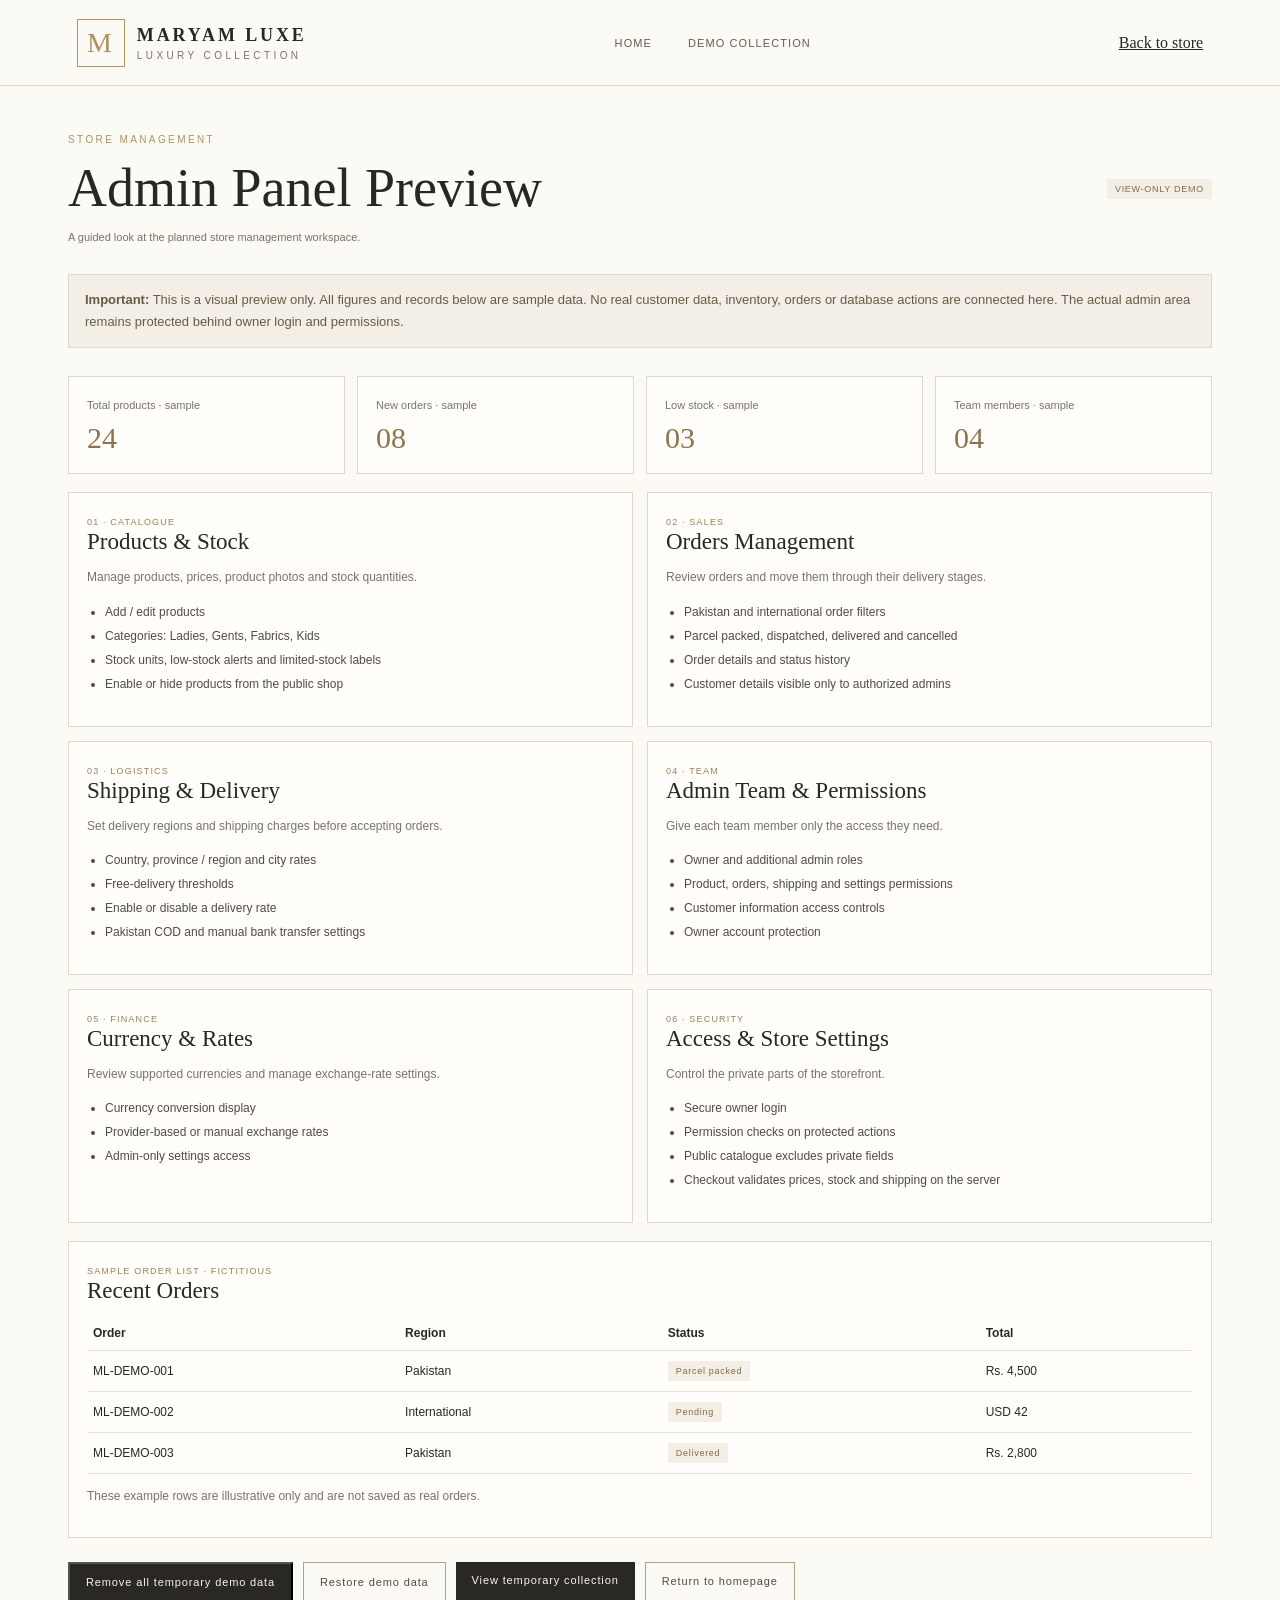
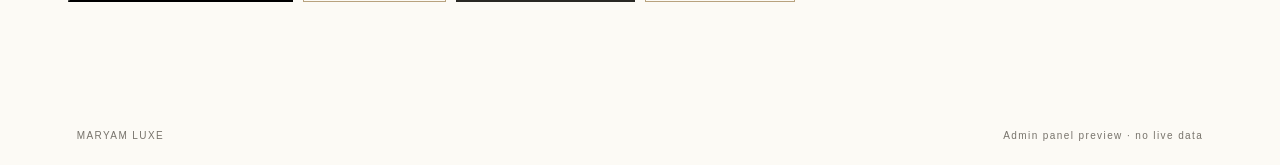
==== admin-preview.html @ 7f5779a1 "Add controls to remove and restore temporary demo data" ====
<!doctype html>
<html lang="en">
<head>
<meta charset="utf-8"><meta name="viewport" content="width=device-width,initial-scale=1">
<meta name="theme-color" content="#242321">
<meta name="description" content="MARYAM LUXE admin panel preview">
<title>Admin Panel Preview | MARYAM LUXE</title>
<link rel="stylesheet" href="styles.css">
<style>
.admin-main{max-width:1180px;margin:auto;padding:38px 18px 80px}.admin-top{display:flex;justify-content:space-between;align-items:center;gap:16px;flex-wrap:wrap}.admin-top h1{font:clamp(34px,6vw,54px) Georgia,serif;font-weight:400;margin:12px 0}.preview-alert{padding:14px 16px;background:#f3efe6;border:1px solid #ded7ca;color:#665b48;font:13px/1.7 Arial,sans-serif;margin:20px 0 28px}.stats{display:grid;grid-template-columns:repeat(4,minmax(0,1fr));gap:12px}.stat,.panel{background:#fffefa;border:1px solid #ded7ca;padding:18px}.stat small,.muted{font:11px Arial,sans-serif;color:#77736b}.stat strong{display:block;font:30px Georgia,serif;color:#8d744d;margin-top:8px}.admin-grid{display:grid;grid-template-columns:repeat(2,minmax(0,1fr));gap:14px;margin-top:18px}.panel h2{font:23px Georgia,serif;font-weight:400;margin:0 0 10px}.panel p{font:12px/1.7 Arial,sans-serif;color:#77736b}.panel ul{padding-left:18px;font:12px/2 Arial,sans-serif;color:#514c43}.panel-tag{font:9px Arial,sans-serif;letter-spacing:.13em;color:#9a8054;text-transform:uppercase}.demo-table{width:100%;border-collapse:collapse;margin-top:12px;font:12px Arial,sans-serif}.demo-table td,.demo-table th{padding:10px 6px;border-bottom:1px solid #e8e1d6;text-align:left}.pill{display:inline-block;padding:5px 8px;background:#f3efe6;color:#806943;font:9px Arial,sans-serif;letter-spacing:.08em}.admin-actions{display:flex;gap:10px;flex-wrap:wrap;margin:24px 0}.admin-btn{display:inline-block;padding:12px 16px;background:#292824;color:#f8f4eb;text-decoration:none;font:11px Arial,sans-serif;letter-spacing:.08em}.admin-btn.alt{background:transparent;color:#514b40;border:1px solid #b8a27e}
@media(max-width:700px){.stats{grid-template-columns:repeat(2,minmax(0,1fr))}.admin-grid{grid-template-columns:1fr}.admin-main{padding-top:26px}.stat strong{font-size:25px}}
</style>
</head>
<body>
<header class="site-header"><a class="brand" href="index.html"><span class="brand-mark">M</span><span class="brand-word"><strong>MARYAM LUXE</strong><small>LUXURY COLLECTION</small></span></a><nav class="main-nav"><a href="index.html">Home</a><a href="shop.html?demo=1">Demo collection</a></nav><a class="shop-home" href="index.html">Back to store</a></header>
<main class="admin-main">
<div class="admin-top"><div><p class="eyebrow">STORE MANAGEMENT</p><h1>Admin Panel Preview</h1><p class="muted">A guided look at the planned store management workspace.</p></div><span class="pill">VIEW-ONLY DEMO</span></div>
<div class="preview-alert"><strong>Important:</strong> This is a visual preview only. All figures and records below are sample data. No real customer data, inventory, orders or database actions are connected here. The actual admin area remains protected behind owner login and permissions.</div>
<section class="stats" id="demo-stats">
<div class="stat"><small>Total products · sample</small><strong>24</strong></div>
<div class="stat"><small>New orders · sample</small><strong>08</strong></div>
<div class="stat"><small>Low stock · sample</small><strong>03</strong></div>
<div class="stat"><small>Team members · sample</small><strong>04</strong></div>
</section>
<div class="admin-grid">
<section class="panel"><span class="panel-tag">01 · Catalogue</span><h2>Products & Stock</h2><p>Manage products, prices, product photos and stock quantities.</p><ul><li>Add / edit products</li><li>Categories: Ladies, Gents, Fabrics, Kids</li><li>Stock units, low-stock alerts and limited-stock labels</li><li>Enable or hide products from the public shop</li></ul></section>
<section class="panel"><span class="panel-tag">02 · Sales</span><h2>Orders Management</h2><p>Review orders and move them through their delivery stages.</p><ul><li>Pakistan and international order filters</li><li>Parcel packed, dispatched, delivered and cancelled</li><li>Order details and status history</li><li>Customer details visible only to authorized admins</li></ul></section>
<section class="panel"><span class="panel-tag">03 · Logistics</span><h2>Shipping & Delivery</h2><p>Set delivery regions and shipping charges before accepting orders.</p><ul><li>Country, province / region and city rates</li><li>Free-delivery thresholds</li><li>Enable or disable a delivery rate</li><li>Pakistan COD and manual bank transfer settings</li></ul></section>
<section class="panel"><span class="panel-tag">04 · Team</span><h2>Admin Team & Permissions</h2><p>Give each team member only the access they need.</p><ul><li>Owner and additional admin roles</li><li>Product, orders, shipping and settings permissions</li><li>Customer information access controls</li><li>Owner account protection</li></ul></section>
<section class="panel"><span class="panel-tag">05 · Finance</span><h2>Currency & Rates</h2><p>Review supported currencies and manage exchange-rate settings.</p><ul><li>Currency conversion display</li><li>Provider-based or manual exchange rates</li><li>Admin-only settings access</li></ul></section>
<section class="panel"><span class="panel-tag">06 · Security</span><h2>Access & Store Settings</h2><p>Control the private parts of the storefront.</p><ul><li>Secure owner login</li><li>Permission checks on protected actions</li><li>Public catalogue excludes private fields</li><li>Checkout validates prices, stock and shipping on the server</li></ul></section>
</div>
<section class="panel" id="demo-orders" style="margin-top:18px"><span class="panel-tag">Sample order list · fictitious</span><h2>Recent Orders</h2><table class="demo-table"><thead><tr><th>Order</th><th>Region</th><th>Status</th><th>Total</th></tr></thead><tbody><tr><td>ML-DEMO-001</td><td>Pakistan</td><td><span class="pill">Parcel packed</span></td><td>Rs. 4,500</td></tr><tr><td>ML-DEMO-002</td><td>International</td><td><span class="pill">Pending</span></td><td>USD 42</td></tr><tr><td>ML-DEMO-003</td><td>Pakistan</td><td><span class="pill">Delivered</span></td><td>Rs. 2,800</td></tr></tbody></table><p>These example rows are illustrative only and are not saved as real orders.</p></section>
<div class="admin-actions"><button class="admin-btn" id="remove-demo">Remove all temporary demo data</button><button class="admin-btn alt" id="restore-demo">Restore demo data</button><a class="admin-btn" href="shop.html?demo=1">View temporary collection</a><a class="admin-btn alt" href="index.html">Return to homepage</a></div>
</main>
<footer><span>MARYAM LUXE</span><span>Admin panel preview · no live data</span></footer>

<script>
(()=>{const key="maryam_demo_removed_v1";const remove=document.getElementById("remove-demo"),restore=document.getElementById("restore-demo");const stats=document.getElementById("demo-stats"),orders=document.getElementById("demo-orders");function apply(){const gone=localStorage.getItem(key)==="1";if(orders)orders.hidden=gone;if(stats){const nums=stats.querySelectorAll("strong");nums.forEach((n,i)=>{n.textContent=gone?"0":["24","08","03","04"][i];});}if(remove)remove.disabled=gone;if(restore)restore.disabled=!gone;}remove?.addEventListener("click",()=>{localStorage.setItem(key,"1");localStorage.removeItem("fabriva_demo_cart_v1");apply();alert("Temporary sample products, sample orders and demo figures are hidden. No real data was changed.");});restore?.addEventListener("click",()=>{localStorage.removeItem(key);apply();alert("Temporary demo data restored.");});apply();})();
</script></body></html>
---- styles.css ----
:root{--ivory:#f3efe6;--paper:#fcfaf5;--ink:#282722;--muted:#77736b;--gold:#ae9361;--line:#ded7ca;--serif:Georgia,"Times New Roman",serif;--sans:Arial,Helvetica,sans-serif}
*{box-sizing:border-box}
html{scroll-behavior:smooth;background:var(--paper);color:var(--ink);font-family:var(--serif)}
body{margin:0;min-width:320px}
a{color:inherit}
.site-header{min-height:86px;padding:14px clamp(20px,6vw,88px);display:flex;align-items:center;justify-content:space-between;gap:24px;border-bottom:1px solid var(--line);background:rgba(252,250,245,.97);position:sticky;top:0;z-index:5}
.brand{display:flex;gap:12px;align-items:center;color:inherit;text-decoration:none;letter-spacing:.18em;flex-shrink:0}
.brand-mark{width:48px;height:48px;border:1px solid var(--gold);display:grid;place-items:center;color:var(--gold);font-size:28px}
.brand-word strong,.brand-word small{display:block}.brand-word strong{font-size:18px}.brand-word small{font:10px var(--sans);letter-spacing:.34em;margin-top:4px;color:var(--muted)}
.main-nav{display:flex;align-items:center;gap:clamp(14px,3vw,36px)}
.main-nav a{text-decoration:none;font:11px var(--sans);letter-spacing:.1em;text-transform:uppercase;color:#615d55}
.main-nav a:hover{color:var(--gold)}
.language-picker select{border:1px solid var(--line);background:transparent;color:var(--ink);padding:9px 10px;font:11px var(--sans);letter-spacing:.08em;border-radius:0}
.hero{min-height:570px;padding:clamp(80px,12vw,140px) 24px 90px;text-align:center;background:radial-gradient(ellipse at 50% 0%,#fffdf8 0%,var(--ivory) 72%)}
.eyebrow{font:10px var(--sans);letter-spacing:.24em;color:var(--gold);text-transform:uppercase}
.hero h1{font-size:clamp(45px,8vw,88px);line-height:1.04;font-weight:400;letter-spacing:-.05em;margin:25px auto;max-width:900px}
.hero h1 em{color:#9d8152;font-weight:400}
.intro{font:16px/1.8 var(--sans);color:var(--muted);max-width:560px;margin:0 auto 26px}
.hero-link{display:inline-flex;gap:16px;align-items:center;text-decoration:none;border-bottom:1px solid var(--gold);padding:12px 0;font:11px var(--sans);letter-spacing:.14em;text-transform:uppercase;color:#806943}
.launch-note{font:11px/1.6 var(--sans);color:#898276;margin:34px auto 0}
.collections{padding:82px clamp(20px,7vw,100px) 100px;background:var(--paper)}
.section-heading{text-align:center;margin:0 auto 42px;max-width:640px}
.section-heading h2,.coming h2{font-size:clamp(34px,5vw,52px);font-weight:400;letter-spacing:-.035em;margin:14px 0}
.section-intro,.collection-card p,.coming>p:not(.eyebrow){font:14px/1.8 var(--sans);color:var(--muted)}
.collection-grid{display:grid;grid-template-columns:repeat(3,minmax(0,1fr));gap:18px;max-width:1160px;margin:auto}
.collection-card{border:1px solid var(--line);padding:30px;background:#fffefa;min-height:340px;scroll-margin-top:110px}
.card-index{font:10px var(--sans);letter-spacing:.17em;color:var(--gold)}
.collection-card h3{font-size:27px;line-height:1.15;font-weight:400;margin:32px 0 12px}
.collection-card p{min-height:76px;margin:0}
.collection-card ul{list-style:none;padding:18px 0 0;margin:16px 0 0;border-top:1px solid var(--line)}
.collection-card li{font:12px/2 var(--sans);color:#5f5b53}
.collection-card li:before{content:"—";color:var(--gold);margin-inline-end:9px}
.coming{padding:85px 24px;text-align:center;background:#f0eadf}
.coming h2{max-width:760px;margin:16px auto}
.coming>p:not(.eyebrow){max-width:650px;margin:0 auto}
.status-line{display:inline-flex;align-items:center;gap:10px;margin-top:28px;font:10px/1.6 var(--sans);letter-spacing:.08em;color:#746d60}
.status-dot{width:7px;height:7px;border-radius:50%;background:#b79a65}
footer{padding:24px clamp(20px,6vw,88px);display:flex;justify-content:space-between;gap:12px;font:10px var(--sans);letter-spacing:.14em;color:var(--muted);background:var(--paper)}
.sr-only{position:absolute;width:1px;height:1px;padding:0;margin:-1px;overflow:hidden;clip:rect(0,0,0,0);white-space:nowrap;border:0}
[dir=rtl] body,[dir=rtl] .collection-card{text-align:right}
[dir=rtl] .main-nav a,[dir=rtl] .eyebrow{letter-spacing:0}
[dir=rtl] .collection-card li:before{content:"—"}
@media(max-width:760px){.site-header{min-height:72px;padding:10px 16px;gap:10px;flex-wrap:wrap}.brand-mark{width:40px;height:40px;font-size:23px}.brand-word strong{font-size:15px}.brand-word small{font-size:8px}.main-nav{order:3;width:100%;justify-content:center;gap:0;border-top:1px solid var(--line);padding-top:11px}.main-nav a{font-size:9px;flex:1;text-align:center}.language-picker{margin-inline-start:auto}.hero{min-height:480px;padding:88px 22px 70px}.hero h1{font-size:clamp(44px,12vw,64px)}.intro{font-size:14px}.collections{padding:62px 18px 70px}.collection-grid{grid-template-columns:1fr;gap:12px}.collection-card{min-height:0;padding:25px}.collection-card h3{margin:22px 0 10px}.collection-card p{min-height:0}.collection-card ul{padding-top:12px}.coming{padding:68px 22px}footer{flex-direction:column;text-align:center}}
@media(prefers-reduced-motion:reduce){html{scroll-behavior:auto}}
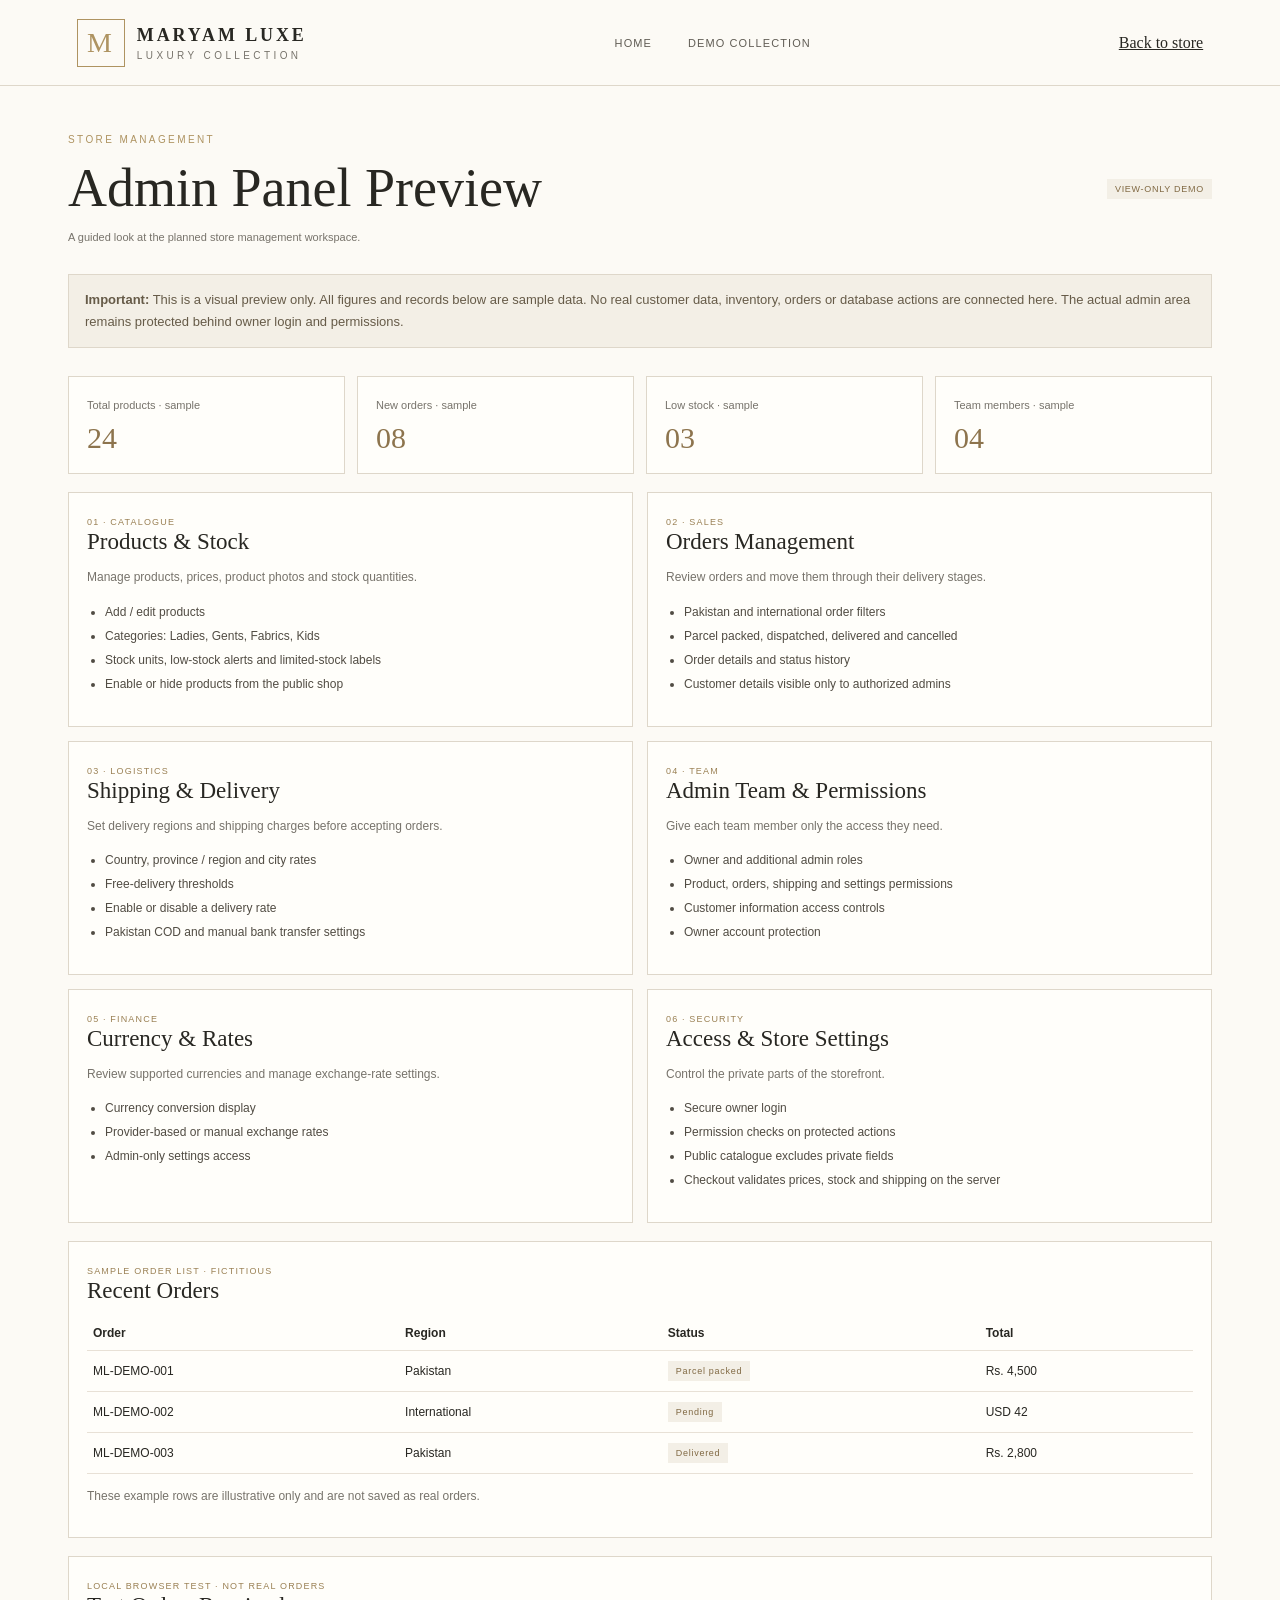
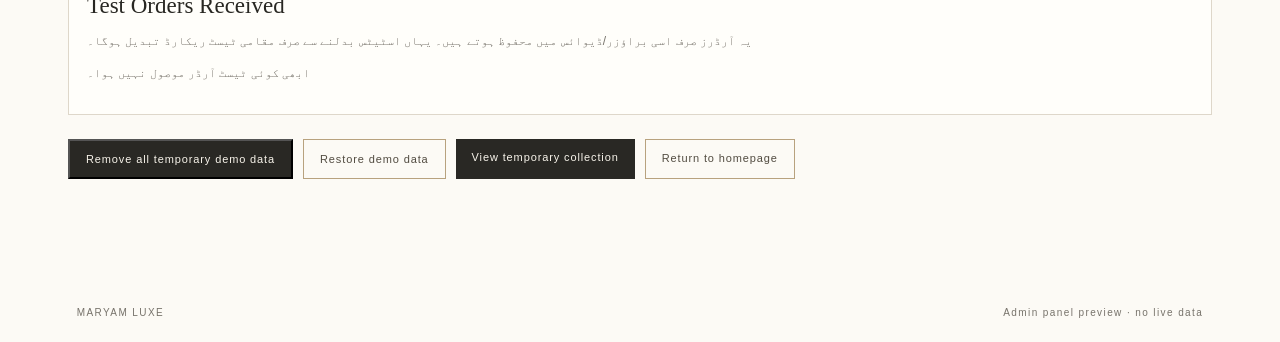
==== commit 13e7e27a: "Add local browser test order management" ====
--- a/admin-preview.html
+++ b/admin-preview.html
@@ -31,10 +31,12 @@
 <section class="panel"><span class="panel-tag">06 · Security</span><h2>Access & Store Settings</h2><p>Control the private parts of the storefront.</p><ul><li>Secure owner login</li><li>Permission checks on protected actions</li><li>Public catalogue excludes private fields</li><li>Checkout validates prices, stock and shipping on the server</li></ul></section>
 </div>
 <section class="panel" id="demo-orders" style="margin-top:18px"><span class="panel-tag">Sample order list · fictitious</span><h2>Recent Orders</h2><table class="demo-table"><thead><tr><th>Order</th><th>Region</th><th>Status</th><th>Total</th></tr></thead><tbody><tr><td>ML-DEMO-001</td><td>Pakistan</td><td><span class="pill">Parcel packed</span></td><td>Rs. 4,500</td></tr><tr><td>ML-DEMO-002</td><td>International</td><td><span class="pill">Pending</span></td><td>USD 42</td></tr><tr><td>ML-DEMO-003</td><td>Pakistan</td><td><span class="pill">Delivered</span></td><td>Rs. 2,800</td></tr></tbody></table><p>These example rows are illustrative only and are not saved as real orders.</p></section>
+<section class="panel" id="local-test-orders" style="margin-top:18px"><span class="panel-tag">LOCAL BROWSER TEST · NOT REAL ORDERS</span><h2>Test Orders Received</h2><p>یہ آرڈرز صرف اسی براؤزر/ڈیوائس میں محفوظ ہوتے ہیں۔ یہاں اسٹیٹس بدلنے سے صرف مقامی ٹیسٹ ریکارڈ تبدیل ہوگا۔</p><div id="local-orders-list"><p class="muted">ابھی کوئی ٹیسٹ آرڈر موصول نہیں ہوا۔</p></div></section>
 <div class="admin-actions"><button class="admin-btn" id="remove-demo">Remove all temporary demo data</button><button class="admin-btn alt" id="restore-demo">Restore demo data</button><a class="admin-btn" href="shop.html?demo=1">View temporary collection</a><a class="admin-btn alt" href="index.html">Return to homepage</a></div>
 </main>
 <footer><span>MARYAM LUXE</span><span>Admin panel preview · no live data</span></footer>
 
 <script>
+(()=>{const key="maryam_luxe_demo_orders_v1",host=document.getElementById("local-orders-list");if(!host)return;const esc=v=>String(v??"");function render(){let orders=[];try{orders=JSON.parse(localStorage.getItem(key)||"[]");if(!Array.isArray(orders))orders=[];}catch{}host.replaceChildren();if(!orders.length){const p=document.createElement("p");p.className="muted";p.textContent="ابھی کوئی ٹیسٹ آرڈر موصول نہیں ہوا۔";host.append(p);return;}for(const o of orders){const card=document.createElement("div");card.style.cssText="border-top:1px solid #e8e1d6;padding:14px 0";const h=document.createElement("strong");h.textContent=esc(o.id)+" · "+esc(o.customer_name);card.append(h);const detail=document.createElement("p");detail.textContent=esc(o.phone)+" · "+esc(o.city)+", "+esc(o.country)+" · "+esc(o.payment_method)+" · Rs. "+Number(o.total||0).toLocaleString("en-PK");card.append(detail);const items=document.createElement("p");items.textContent=(o.items||[]).map(x=>esc(x.title)+" × "+x.quantity).join(" | ");card.append(items);const select=document.createElement("select");["Pending","Processing","Packed","Shipped","Delivered","Cancelled"].forEach(v=>{const op=document.createElement("option");op.value=v;op.textContent=v;select.append(op);});select.value=o.status||"Pending";select.addEventListener("change",()=>{const all=JSON.parse(localStorage.getItem(key)||"[]");const i=all.findIndex(x=>x.id===o.id);if(i>=0){all[i].status=select.value;localStorage.setItem(key,JSON.stringify(all));}});const del=document.createElement("button");del.className="admin-btn alt";del.type="button";del.textContent="Delete test order";del.style.marginInlineStart="8px";del.addEventListener("click",()=>{const all=JSON.parse(localStorage.getItem(key)||"[]").filter(x=>x.id!==o.id);localStorage.setItem(key,JSON.stringify(all));render();});card.append(select,del);host.append(card);}}render();window.addEventListener("storage",render);})();
 (()=>{const key="maryam_demo_removed_v1";const remove=document.getElementById("remove-demo"),restore=document.getElementById("restore-demo");const stats=document.getElementById("demo-stats"),orders=document.getElementById("demo-orders");function apply(){const gone=localStorage.getItem(key)==="1";if(orders)orders.hidden=gone;if(stats){const nums=stats.querySelectorAll("strong");nums.forEach((n,i)=>{n.textContent=gone?"0":["24","08","03","04"][i];});}if(remove)remove.disabled=gone;if(restore)restore.disabled=!gone;}remove?.addEventListener("click",()=>{localStorage.setItem(key,"1");localStorage.removeItem("fabriva_demo_cart_v1");apply();alert("Temporary sample products, sample orders and demo figures are hidden. No real data was changed.");});restore?.addEventListener("click",()=>{localStorage.removeItem(key);apply();alert("Temporary demo data restored.");});apply();})();
 </script></body></html>
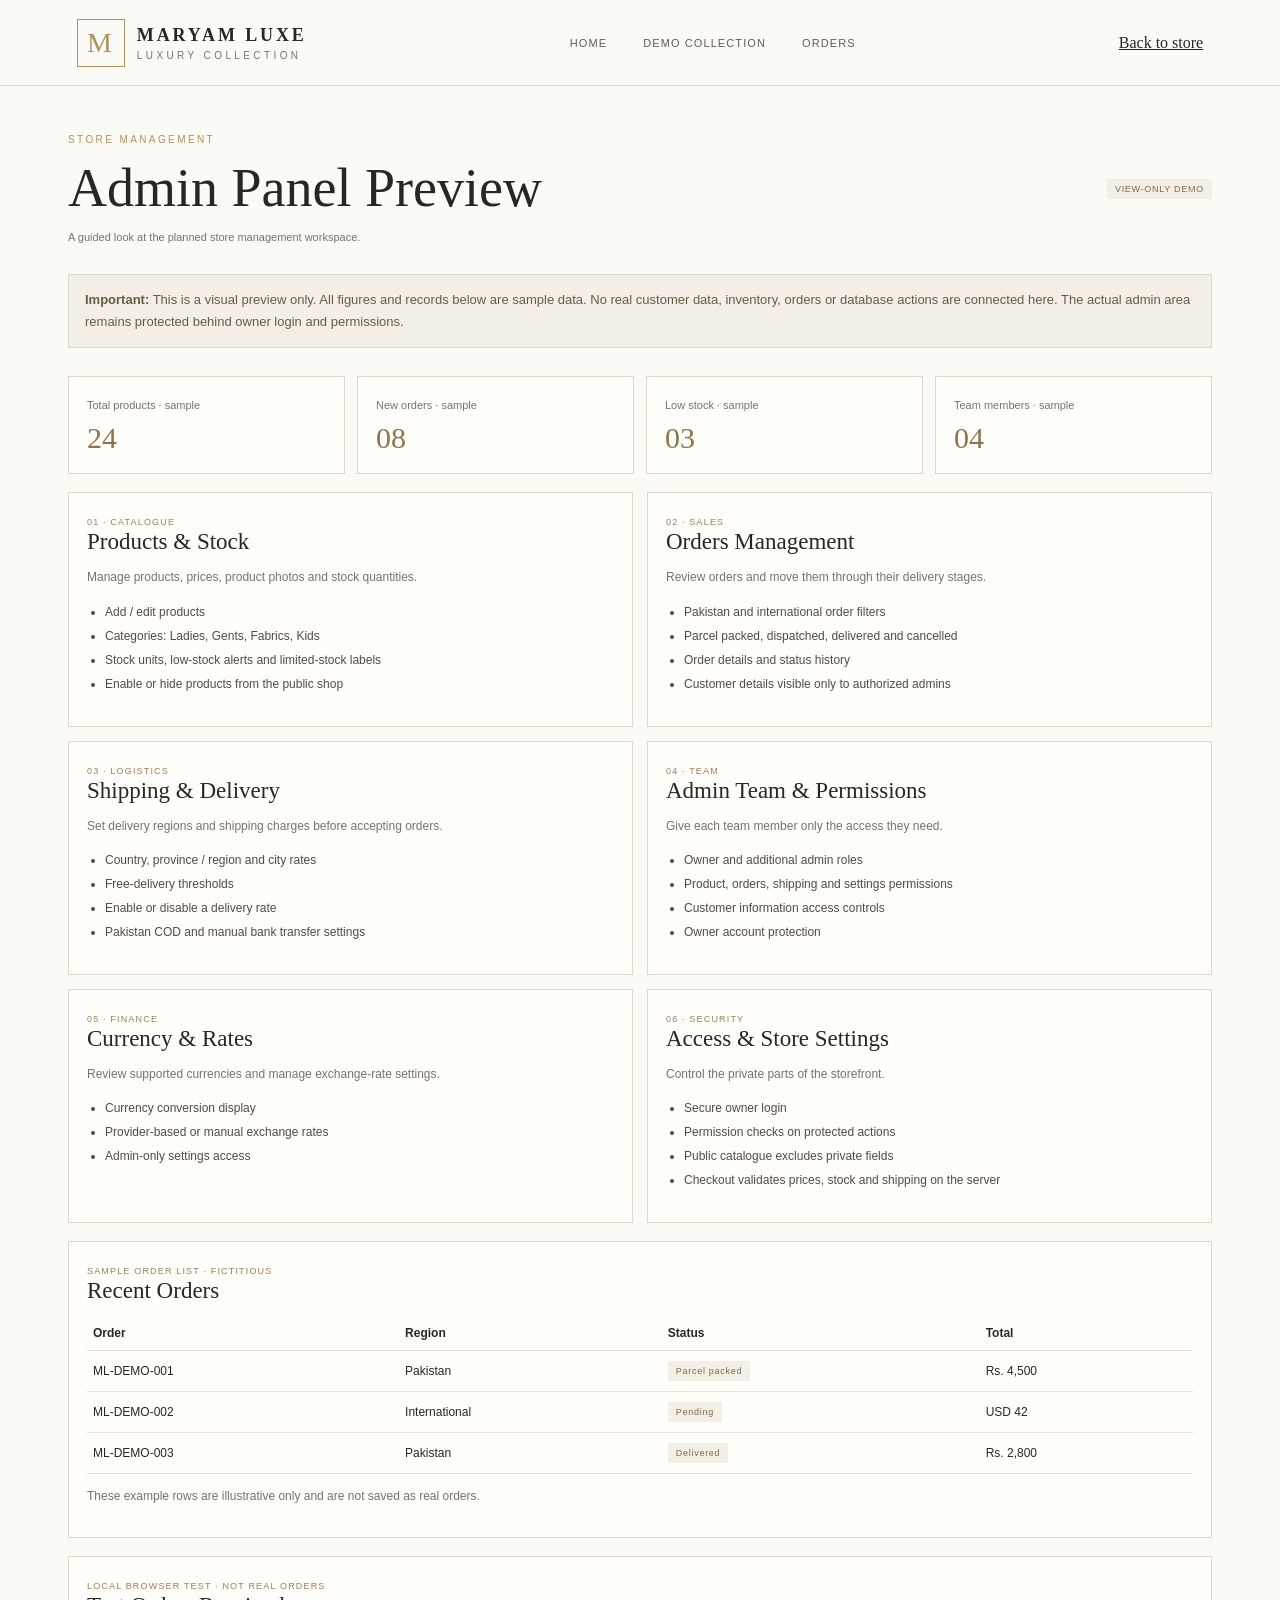
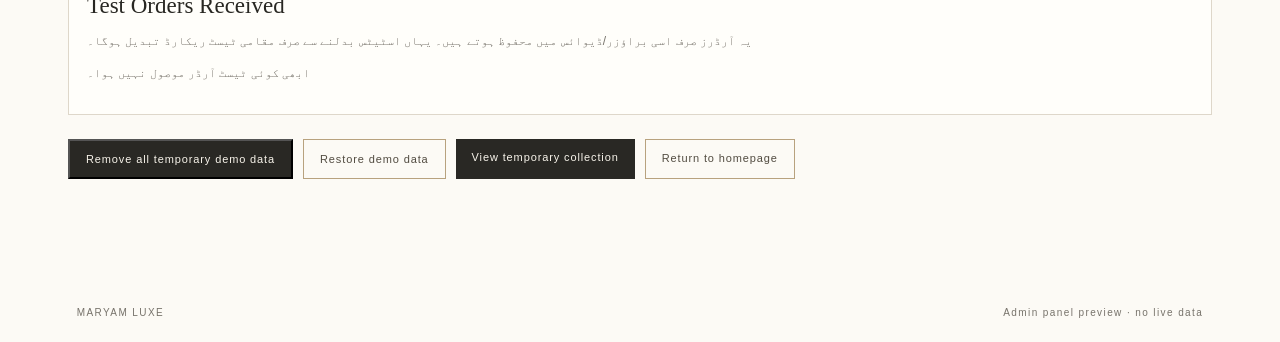
==== commit 09169537: "Add direct Orders navigation in admin preview" ====
--- a/admin-preview.html
+++ b/admin-preview.html
@@ -12,7 +12,7 @@
 </style>
 </head>
 <body>
-<header class="site-header"><a class="brand" href="index.html"><span class="brand-mark">M</span><span class="brand-word"><strong>MARYAM LUXE</strong><small>LUXURY COLLECTION</small></span></a><nav class="main-nav"><a href="index.html">Home</a><a href="shop.html?demo=1">Demo collection</a></nav><a class="shop-home" href="index.html">Back to store</a></header>
+<header class="site-header"><a class="brand" href="index.html"><span class="brand-mark">M</span><span class="brand-word"><strong>MARYAM LUXE</strong><small>LUXURY COLLECTION</small></span></a><nav class="main-nav"><a href="index.html">Home</a><a href="shop.html">Demo collection</a><a href="#local-test-orders">Orders</a></nav><a class="shop-home" href="index.html">Back to store</a></header>
 <main class="admin-main">
 <div class="admin-top"><div><p class="eyebrow">STORE MANAGEMENT</p><h1>Admin Panel Preview</h1><p class="muted">A guided look at the planned store management workspace.</p></div><span class="pill">VIEW-ONLY DEMO</span></div>
 <div class="preview-alert"><strong>Important:</strong> This is a visual preview only. All figures and records below are sample data. No real customer data, inventory, orders or database actions are connected here. The actual admin area remains protected behind owner login and permissions.</div>
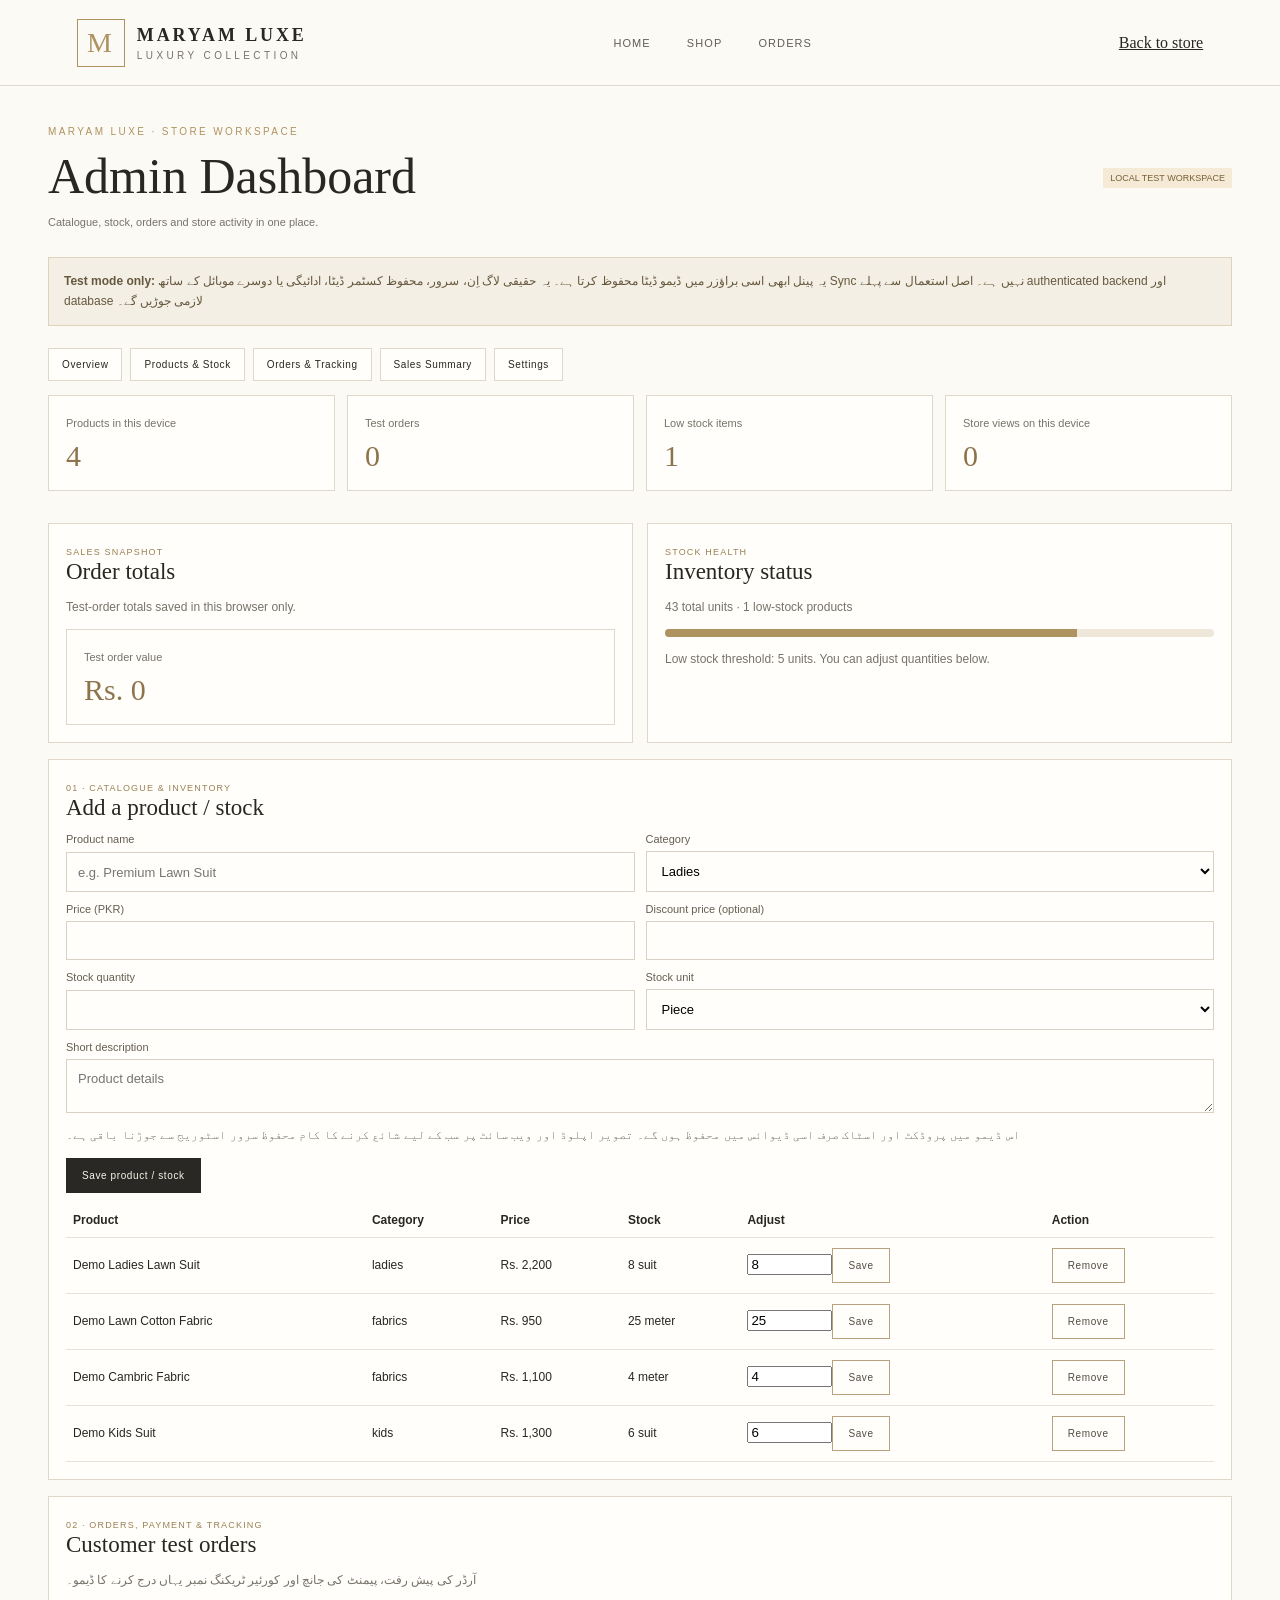
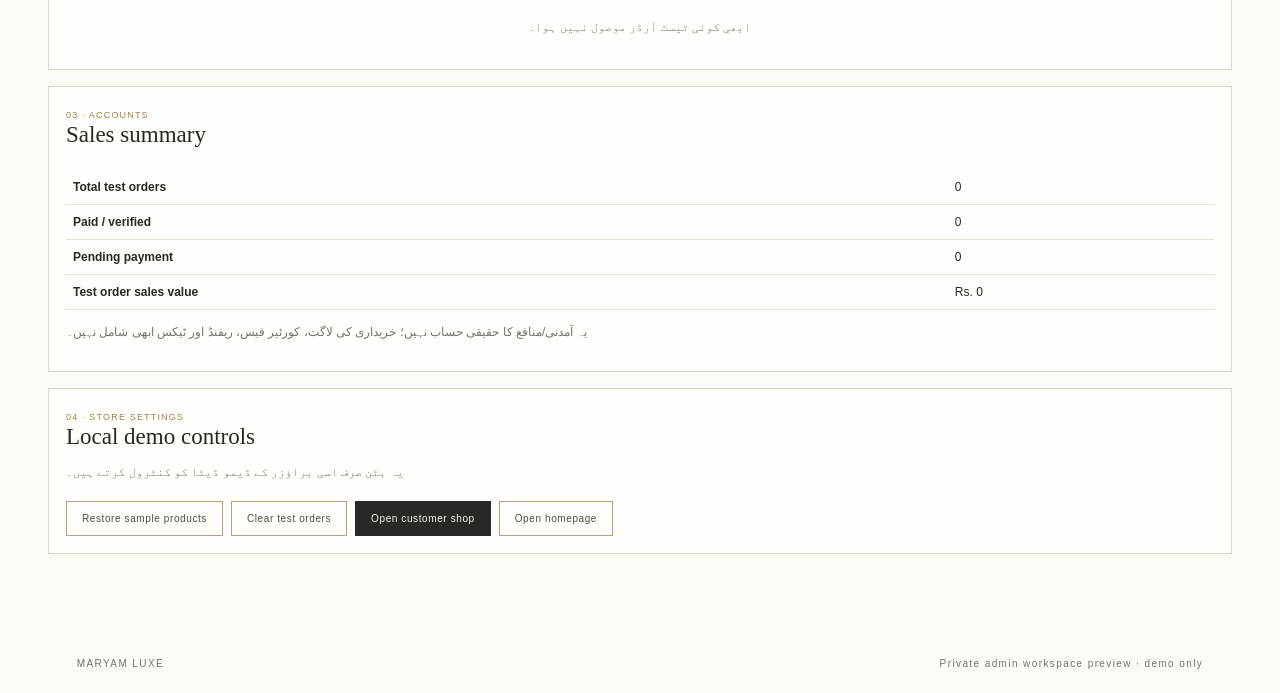
==== commit e703b888: "Build interactive local admin dashboard for inventory orders and tracking" ====
--- a/admin-preview.html
+++ b/admin-preview.html
@@ -1,42 +1,59 @@
 <!doctype html>
-<html lang="en">
-<head>
-<meta charset="utf-8"><meta name="viewport" content="width=device-width,initial-scale=1">
-<meta name="theme-color" content="#242321">
-<meta name="description" content="MARYAM LUXE admin panel preview">
-<title>Admin Panel Preview | MARYAM LUXE</title>
-<link rel="stylesheet" href="styles.css">
+<html lang="en"><head><meta charset="utf-8"><meta name="viewport" content="width=device-width,initial-scale=1"><meta name="theme-color" content="#242321"><title>Store Workspace Preview | MARYAM LUXE</title><link rel="stylesheet" href="styles.css">
 <style>
-.admin-main{max-width:1180px;margin:auto;padding:38px 18px 80px}.admin-top{display:flex;justify-content:space-between;align-items:center;gap:16px;flex-wrap:wrap}.admin-top h1{font:clamp(34px,6vw,54px) Georgia,serif;font-weight:400;margin:12px 0}.preview-alert{padding:14px 16px;background:#f3efe6;border:1px solid #ded7ca;color:#665b48;font:13px/1.7 Arial,sans-serif;margin:20px 0 28px}.stats{display:grid;grid-template-columns:repeat(4,minmax(0,1fr));gap:12px}.stat,.panel{background:#fffefa;border:1px solid #ded7ca;padding:18px}.stat small,.muted{font:11px Arial,sans-serif;color:#77736b}.stat strong{display:block;font:30px Georgia,serif;color:#8d744d;margin-top:8px}.admin-grid{display:grid;grid-template-columns:repeat(2,minmax(0,1fr));gap:14px;margin-top:18px}.panel h2{font:23px Georgia,serif;font-weight:400;margin:0 0 10px}.panel p{font:12px/1.7 Arial,sans-serif;color:#77736b}.panel ul{padding-left:18px;font:12px/2 Arial,sans-serif;color:#514c43}.panel-tag{font:9px Arial,sans-serif;letter-spacing:.13em;color:#9a8054;text-transform:uppercase}.demo-table{width:100%;border-collapse:collapse;margin-top:12px;font:12px Arial,sans-serif}.demo-table td,.demo-table th{padding:10px 6px;border-bottom:1px solid #e8e1d6;text-align:left}.pill{display:inline-block;padding:5px 8px;background:#f3efe6;color:#806943;font:9px Arial,sans-serif;letter-spacing:.08em}.admin-actions{display:flex;gap:10px;flex-wrap:wrap;margin:24px 0}.admin-btn{display:inline-block;padding:12px 16px;background:#292824;color:#f8f4eb;text-decoration:none;font:11px Arial,sans-serif;letter-spacing:.08em}.admin-btn.alt{background:transparent;color:#514b40;border:1px solid #b8a27e}
-@media(max-width:700px){.stats{grid-template-columns:repeat(2,minmax(0,1fr))}.admin-grid{grid-template-columns:1fr}.admin-main{padding-top:26px}.stat strong{font-size:25px}}
-</style>
-</head>
-<body>
-<header class="site-header"><a class="brand" href="index.html"><span class="brand-mark">M</span><span class="brand-word"><strong>MARYAM LUXE</strong><small>LUXURY COLLECTION</small></span></a><nav class="main-nav"><a href="index.html">Home</a><a href="shop.html">Demo collection</a><a href="#local-test-orders">Orders</a></nav><a class="shop-home" href="index.html">Back to store</a></header>
+.admin-main{max-width:1220px;margin:auto;padding:30px 18px 80px}.admin-top{display:flex;justify-content:space-between;align-items:center;gap:14px;flex-wrap:wrap}.admin-top h1{font:clamp(32px,6vw,50px) Georgia,serif;font-weight:400;margin:8px 0}.admin-alert{padding:13px 15px;background:#f4efe4;border:1px solid #dfd3bd;color:#66583f;font:12px/1.7 Arial,sans-serif;margin:18px 0}.admin-nav{display:flex;gap:8px;overflow:auto;padding:4px 0 14px}.admin-nav a{white-space:nowrap;padding:10px 13px;border:1px solid #ded7ca;text-decoration:none;font:10px Arial,sans-serif;letter-spacing:.06em;background:#fffefa}.admin-stats{display:grid;grid-template-columns:repeat(4,minmax(0,1fr));gap:12px}.stat,.panel{background:#fffefa;border:1px solid #ded7ca;padding:17px}.stat small,.muted{font:11px Arial,sans-serif;color:#77736b}.stat strong{display:block;font:30px Georgia,serif;color:#8d744d;margin-top:8px}.admin-grid{display:grid;grid-template-columns:repeat(2,minmax(0,1fr));gap:14px;margin-top:16px}.panel{margin-top:16px;scroll-margin-top:105px}.panel h2{font:23px Georgia,serif;font-weight:400;margin:0 0 12px}.panel p{font:12px/1.7 Arial,sans-serif;color:#77736b}.panel-tag{font:9px Arial,sans-serif;letter-spacing:.13em;color:#9a8054;text-transform:uppercase}.form-grid{display:grid;grid-template-columns:repeat(2,minmax(0,1fr));gap:11px}.form-grid label{display:grid;gap:6px;font:11px Arial,sans-serif;color:#655e52}.form-grid input,.form-grid select,.form-grid textarea,.order-card select,.order-card input{width:100%;padding:11px;border:1px solid #d9d1c3;background:#fffefa;font:13px Arial,sans-serif}.form-grid .wide{grid-column:1/-1}.admin-btn{display:inline-block;padding:11px 15px;border:1px solid #292824;background:#292824;color:#f8f4eb;text-decoration:none;font:10px Arial,sans-serif;letter-spacing:.06em;cursor:pointer}.admin-btn.alt{background:transparent;color:#514b40;border-color:#b8a27e}.table-wrap{overflow:auto}.demo-table{width:100%;border-collapse:collapse;margin-top:10px;font:12px Arial,sans-serif;min-width:520px}.demo-table td,.demo-table th{padding:10px 7px;border-bottom:1px solid #e8e1d6;text-align:left}.pill{display:inline-block;padding:5px 8px;background:#f3efe6;color:#806943;font:9px Arial,sans-serif;letter-spacing:.06em}.order-card{border-top:1px solid #e8e1d6;padding:14px 0;display:grid;gap:8px}.order-controls{display:grid;grid-template-columns:repeat(3,minmax(0,1fr));gap:8px}.order-card strong{font:15px Georgia,serif}.order-card p{margin:0}.bar{height:8px;background:#eee7da;border-radius:8px;overflow:hidden}.bar span{display:block;height:100%;background:#ae9361;width:0}.empty{padding:18px;text-align:center;color:#77736b;font:12px Arial,sans-serif}.help{font:10px/1.6 Arial,sans-serif;color:#82796b}.badge{display:inline-block;background:#f4ead5;color:#795f36;padding:5px 7px;font:9px Arial,sans-serif}.admin-actions{display:flex;gap:8px;flex-wrap:wrap;margin-top:18px}
+@media(max-width:720px){.admin-stats{grid-template-columns:repeat(2,minmax(0,1fr))}.admin-grid{grid-template-columns:1fr}.form-grid{grid-template-columns:1fr}.form-grid .wide{grid-column:auto}.order-controls{grid-template-columns:1fr}.admin-main{padding-top:22px}.stat strong{font-size:25px}}
+</style></head><body>
+<header class="site-header"><a class="brand" href="index.html"><span class="brand-mark">M</span><span class="brand-word"><strong>MARYAM LUXE</strong><small>LUXURY COLLECTION</small></span></a><nav class="main-nav"><a href="index.html">Home</a><a href="shop.html">Shop</a><a href="#orders">Orders</a></nav><a class="shop-home" href="index.html">Back to store</a></header>
 <main class="admin-main">
-<div class="admin-top"><div><p class="eyebrow">STORE MANAGEMENT</p><h1>Admin Panel Preview</h1><p class="muted">A guided look at the planned store management workspace.</p></div><span class="pill">VIEW-ONLY DEMO</span></div>
-<div class="preview-alert"><strong>Important:</strong> This is a visual preview only. All figures and records below are sample data. No real customer data, inventory, orders or database actions are connected here. The actual admin area remains protected behind owner login and permissions.</div>
-<section class="stats" id="demo-stats">
-<div class="stat"><small>Total products · sample</small><strong>24</strong></div>
-<div class="stat"><small>New orders · sample</small><strong>08</strong></div>
-<div class="stat"><small>Low stock · sample</small><strong>03</strong></div>
-<div class="stat"><small>Team members · sample</small><strong>04</strong></div>
+<div class="admin-top"><div><p class="eyebrow">MARYAM LUXE · STORE WORKSPACE</p><h1>Admin Dashboard</h1><p class="muted">Catalogue, stock, orders and store activity in one place.</p></div><span class="badge">LOCAL TEST WORKSPACE</span></div>
+<div class="admin-alert"><strong>Test mode only:</strong> یہ پینل ابھی اسی براؤزر میں ڈیمو ڈیٹا محفوظ کرتا ہے۔ یہ حقیقی لاگ اِن، سرور، محفوظ کسٹمر ڈیٹا، ادائیگی یا دوسرے موبائل کے ساتھ Sync نہیں ہے۔ اصل استعمال سے پہلے authenticated backend اور database لازمی جوڑیں گے۔</div>
+<nav class="admin-nav"><a href="#overview">Overview</a><a href="#catalogue">Products & Stock</a><a href="#orders">Orders & Tracking</a><a href="#finance">Sales Summary</a><a href="#settings">Settings</a></nav>
+<section class="admin-stats" id="overview">
+<div class="stat"><small>Products in this device</small><strong id="stat-products">4</strong></div><div class="stat"><small>Test orders</small><strong id="stat-orders">0</strong></div><div class="stat"><small>Low stock items</small><strong id="stat-low">0</strong></div><div class="stat"><small>Store views on this device</small><strong id="stat-views">0</strong></div>
 </section>
 <div class="admin-grid">
-<section class="panel"><span class="panel-tag">01 · Catalogue</span><h2>Products & Stock</h2><p>Manage products, prices, product photos and stock quantities.</p><ul><li>Add / edit products</li><li>Categories: Ladies, Gents, Fabrics, Kids</li><li>Stock units, low-stock alerts and limited-stock labels</li><li>Enable or hide products from the public shop</li></ul></section>
-<section class="panel"><span class="panel-tag">02 · Sales</span><h2>Orders Management</h2><p>Review orders and move them through their delivery stages.</p><ul><li>Pakistan and international order filters</li><li>Parcel packed, dispatched, delivered and cancelled</li><li>Order details and status history</li><li>Customer details visible only to authorized admins</li></ul></section>
-<section class="panel"><span class="panel-tag">03 · Logistics</span><h2>Shipping & Delivery</h2><p>Set delivery regions and shipping charges before accepting orders.</p><ul><li>Country, province / region and city rates</li><li>Free-delivery thresholds</li><li>Enable or disable a delivery rate</li><li>Pakistan COD and manual bank transfer settings</li></ul></section>
-<section class="panel"><span class="panel-tag">04 · Team</span><h2>Admin Team & Permissions</h2><p>Give each team member only the access they need.</p><ul><li>Owner and additional admin roles</li><li>Product, orders, shipping and settings permissions</li><li>Customer information access controls</li><li>Owner account protection</li></ul></section>
-<section class="panel"><span class="panel-tag">05 · Finance</span><h2>Currency & Rates</h2><p>Review supported currencies and manage exchange-rate settings.</p><ul><li>Currency conversion display</li><li>Provider-based or manual exchange rates</li><li>Admin-only settings access</li></ul></section>
-<section class="panel"><span class="panel-tag">06 · Security</span><h2>Access & Store Settings</h2><p>Control the private parts of the storefront.</p><ul><li>Secure owner login</li><li>Permission checks on protected actions</li><li>Public catalogue excludes private fields</li><li>Checkout validates prices, stock and shipping on the server</li></ul></section>
+<section class="panel"><span class="panel-tag">SALES SNAPSHOT</span><h2>Order totals</h2><p>Test-order totals saved in this browser only.</p><div class="stat"><small>Test order value</small><strong id="stat-sales">Rs. 0</strong></div></section>
+<section class="panel"><span class="panel-tag">STOCK HEALTH</span><h2>Inventory status</h2><p id="stock-health">Stock summary will appear here.</p><div class="bar"><span id="stock-bar"></span></div><p class="help">Low stock threshold: 5 units. You can adjust quantities below.</p></section>
 </div>
-<section class="panel" id="demo-orders" style="margin-top:18px"><span class="panel-tag">Sample order list · fictitious</span><h2>Recent Orders</h2><table class="demo-table"><thead><tr><th>Order</th><th>Region</th><th>Status</th><th>Total</th></tr></thead><tbody><tr><td>ML-DEMO-001</td><td>Pakistan</td><td><span class="pill">Parcel packed</span></td><td>Rs. 4,500</td></tr><tr><td>ML-DEMO-002</td><td>International</td><td><span class="pill">Pending</span></td><td>USD 42</td></tr><tr><td>ML-DEMO-003</td><td>Pakistan</td><td><span class="pill">Delivered</span></td><td>Rs. 2,800</td></tr></tbody></table><p>These example rows are illustrative only and are not saved as real orders.</p></section>
-<section class="panel" id="local-test-orders" style="margin-top:18px"><span class="panel-tag">LOCAL BROWSER TEST · NOT REAL ORDERS</span><h2>Test Orders Received</h2><p>یہ آرڈرز صرف اسی براؤزر/ڈیوائس میں محفوظ ہوتے ہیں۔ یہاں اسٹیٹس بدلنے سے صرف مقامی ٹیسٹ ریکارڈ تبدیل ہوگا۔</p><div id="local-orders-list"><p class="muted">ابھی کوئی ٹیسٹ آرڈر موصول نہیں ہوا۔</p></div></section>
-<div class="admin-actions"><button class="admin-btn" id="remove-demo">Remove all temporary demo data</button><button class="admin-btn alt" id="restore-demo">Restore demo data</button><a class="admin-btn" href="shop.html?demo=1">View temporary collection</a><a class="admin-btn alt" href="index.html">Return to homepage</a></div>
-</main>
-<footer><span>MARYAM LUXE</span><span>Admin panel preview · no live data</span></footer>
-
+<section class="panel" id="catalogue"><span class="panel-tag">01 · CATALOGUE & INVENTORY</span><h2>Add a product / stock</h2>
+<form id="product-form"><div class="form-grid">
+<label>Product name<input name="name" required maxlength="100" placeholder="e.g. Premium Lawn Suit"></label>
+<label>Category<select name="category"><option value="ladies">Ladies</option><option value="gents">Gents</option><option value="fabrics">Fabrics</option><option value="kids">Kids</option></select></label>
+<label>Price (PKR)<input name="price" type="number" min="0" step="1" required></label>
+<label>Discount price (optional)<input name="sale_price" type="number" min="0" step="1"></label>
+<label>Stock quantity<input name="stock" type="number" min="0" step="0.01" required></label>
+<label>Stock unit<select name="unit"><option value="piece">Piece</option><option value="suit">Suit</option><option value="meter">Meter</option><option value="roll">Roll</option><option value="kg">KG</option></select></label>
+<label class="wide">Short description<textarea name="description" rows="2" maxlength="300" placeholder="Product details"></textarea></label>
+</div><p class="help">اس ڈیمو میں پروڈکٹ اور اسٹاک صرف اسی ڈیوائس میں محفوظ ہوں گے۔ تصویر اپلوڈ اور ویب سائٹ پر سب کے لیے شائع کرنے کا کام محفوظ سرور اسٹوریج سے جوڑنا باقی ہے۔</p><button class="admin-btn" type="submit">Save product / stock</button></form>
+<div class="table-wrap"><table class="demo-table"><thead><tr><th>Product</th><th>Category</th><th>Price</th><th>Stock</th><th>Adjust</th><th>Action</th></tr></thead><tbody id="product-rows"></tbody></table></div></section>
+<section class="panel" id="orders"><span class="panel-tag">02 · ORDERS, PAYMENT & TRACKING</span><h2>Customer test orders</h2><p>آرڈر کی پیش رفت، پیمنٹ کی جانچ اور کورئیر ٹریکنگ نمبر یہاں درج کرنے کا ڈیمو۔</p><div id="local-orders-list"><div class="empty">ابھی کوئی ٹیسٹ آرڈر موصول نہیں ہوا۔</div></div></section>
+<section class="panel" id="finance"><span class="panel-tag">03 · ACCOUNTS</span><h2>Sales summary</h2><div class="table-wrap"><table class="demo-table"><tbody><tr><th>Total test orders</th><td id="finance-orders">0</td></tr><tr><th>Paid / verified</th><td id="finance-paid">0</td></tr><tr><th>Pending payment</th><td id="finance-pending">0</td></tr><tr><th>Test order sales value</th><td id="finance-sales">Rs. 0</td></tr></tbody></table></div><p class="help">یہ آمدنی/منافع کا حقیقی حساب نہیں؛ خریداری کی لاگت، کورئیر فیس، ریفنڈ اور ٹیکس ابھی شامل نہیں۔</p></section>
+<section class="panel" id="settings"><span class="panel-tag">04 · STORE SETTINGS</span><h2>Local demo controls</h2><p>یہ بٹن صرف اسی براؤزر کے ڈیمو ڈیٹا کو کنٹرول کرتے ہیں۔</p><div class="admin-actions"><button class="admin-btn alt" id="reset-products" type="button">Restore sample products</button><button class="admin-btn alt" id="clear-orders" type="button">Clear test orders</button><a class="admin-btn" href="shop.html">Open customer shop</a><a class="admin-btn alt" href="index.html">Open homepage</a></div></section>
+</main><footer><span>MARYAM LUXE</span><span>Private admin workspace preview · demo only</span></footer>
 <script>
-(()=>{const key="maryam_luxe_demo_orders_v1",host=document.getElementById("local-orders-list");if(!host)return;const esc=v=>String(v??"");function render(){let orders=[];try{orders=JSON.parse(localStorage.getItem(key)||"[]");if(!Array.isArray(orders))orders=[];}catch{}host.replaceChildren();if(!orders.length){const p=document.createElement("p");p.className="muted";p.textContent="ابھی کوئی ٹیسٹ آرڈر موصول نہیں ہوا۔";host.append(p);return;}for(const o of orders){const card=document.createElement("div");card.style.cssText="border-top:1px solid #e8e1d6;padding:14px 0";const h=document.createElement("strong");h.textContent=esc(o.id)+" · "+esc(o.customer_name);card.append(h);const detail=document.createElement("p");detail.textContent=esc(o.phone)+" · "+esc(o.city)+", "+esc(o.country)+" · "+esc(o.payment_method)+" · Rs. "+Number(o.total||0).toLocaleString("en-PK");card.append(detail);const items=document.createElement("p");items.textContent=(o.items||[]).map(x=>esc(x.title)+" × "+x.quantity).join(" | ");card.append(items);const select=document.createElement("select");["Pending","Processing","Packed","Shipped","Delivered","Cancelled"].forEach(v=>{const op=document.createElement("option");op.value=v;op.textContent=v;select.append(op);});select.value=o.status||"Pending";select.addEventListener("change",()=>{const all=JSON.parse(localStorage.getItem(key)||"[]");const i=all.findIndex(x=>x.id===o.id);if(i>=0){all[i].status=select.value;localStorage.setItem(key,JSON.stringify(all));}});const del=document.createElement("button");del.className="admin-btn alt";del.type="button";del.textContent="Delete test order";del.style.marginInlineStart="8px";del.addEventListener("click",()=>{const all=JSON.parse(localStorage.getItem(key)||"[]").filter(x=>x.id!==o.id);localStorage.setItem(key,JSON.stringify(all));render();});card.append(select,del);host.append(card);}}render();window.addEventListener("storage",render);})();
-(()=>{const key="maryam_demo_removed_v1";const remove=document.getElementById("remove-demo"),restore=document.getElementById("restore-demo");const stats=document.getElementById("demo-stats"),orders=document.getElementById("demo-orders");function apply(){const gone=localStorage.getItem(key)==="1";if(orders)orders.hidden=gone;if(stats){const nums=stats.querySelectorAll("strong");nums.forEach((n,i)=>{n.textContent=gone?"0":["24","08","03","04"][i];});}if(remove)remove.disabled=gone;if(restore)restore.disabled=!gone;}remove?.addEventListener("click",()=>{localStorage.setItem(key,"1");localStorage.removeItem("fabriva_demo_cart_v1");apply();alert("Temporary sample products, sample orders and demo figures are hidden. No real data was changed.");});restore?.addEventListener("click",()=>{localStorage.removeItem(key);apply();alert("Temporary demo data restored.");});apply();})();
-</script></body></html>+(()=>{'use strict';
+const PRODUCT_KEY='maryam_luxe_demo_products_v1',ORDER_KEY='maryam_luxe_demo_orders_v1',VIEW_KEY='maryam_luxe_demo_views_v1';
+const seed=[
+{id:'demo-ladies-suit-001',name:'Demo Ladies Lawn Suit',category:'ladies',price:2500,sale_price:2200,stock:8,unit:'suit',description:'Temporary layout sample'},
+{id:'demo-lawn-fabric-002',name:'Demo Lawn Cotton Fabric',category:'fabrics',price:950,sale_price:'',stock:25,unit:'meter',description:'Temporary layout sample'},
+{id:'demo-cambric-003',name:'Demo Cambric Fabric',category:'fabrics',price:1100,sale_price:'',stock:4,unit:'meter',description:'Temporary layout sample'},
+{id:'demo-kids-suit-004',name:'Demo Kids Suit',category:'kids',price:1450,sale_price:1300,stock:6,unit:'suit',description:'Temporary layout sample'}
+];
+const $=s=>document.querySelector(s),read=(k,f)=>{try{const v=JSON.parse(localStorage.getItem(k));return v??f}catch{return f}},write=(k,v)=>localStorage.setItem(k,JSON.stringify(v));
+let products=read(PRODUCT_KEY,seed),orders=read(ORDER_KEY,[]);
+const money=n=>'Rs. '+Number(n||0).toLocaleString('en-PK',{maximumFractionDigits:2});
+const esc=s=>String(s??'');
+function renderProducts(){const host=$('#product-rows');host.replaceChildren();products.forEach((p,i)=>{const tr=document.createElement('tr');const vals=[p.name,p.category,money(p.sale_price||p.price),p.stock+' '+p.unit];vals.forEach(v=>{const td=document.createElement('td');td.textContent=esc(v);tr.append(td)});const adjust=document.createElement('td');const input=document.createElement('input');input.type='number';input.min='0';input.step='0.01';input.value=p.stock;input.setAttribute('aria-label','Adjust stock for '+p.name);input.style.width='85px';adjust.append(input);const save=document.createElement('button');save.className='admin-btn alt';save.type='button';save.textContent='Save';save.addEventListener('click',()=>{p.stock=Math.max(0,Number(input.value)||0);write(PRODUCT_KEY,products);renderAll()});adjust.append(save);const action=document.createElement('td');const del=document.createElement('button');del.className='admin-btn alt';del.type='button';del.textContent='Remove';del.addEventListener('click',()=>{if(confirm('Remove this local demo product?')){products.splice(i,1);write(PRODUCT_KEY,products);renderAll()}});action.append(del);tr.append(adjust,action);host.append(tr)});if(!products.length){const tr=document.createElement('tr'),td=document.createElement('td');td.colSpan=6;td.textContent='No products added yet.';tr.append(td);host.append(tr)}}
+function renderOrders(){const host=$('#local-orders-list');host.replaceChildren();if(!orders.length){const p=document.createElement('div');p.className='empty';p.textContent='ابھی کوئی ٹیسٹ آرڈر موصول نہیں ہوا۔';host.append(p);return;}orders.forEach(o=>{const card=document.createElement('article');card.className='order-card';const head=document.createElement('strong');head.textContent=esc(o.id)+' · '+esc(o.customer_name)+' · '+money(o.total);card.append(head);const details=document.createElement('p');details.textContent=esc(o.phone)+' · '+esc(o.city)+', '+esc(o.country)+' · '+esc(o.payment_method||'');card.append(details);const items=document.createElement('p');items.textContent=(o.items||[]).map(x=>esc(x.title)+' × '+x.quantity).join(' | ');card.append(items);const proof=document.createElement('p');proof.innerHTML=o.payment_proof_name?'<span class="badge">Payment proof attached: '+esc(o.payment_proof_name).replace(/[&<>"]/g,'')+'</span>':'<span class="muted">No payment proof attached</span>';card.append(proof);const controls=document.createElement('div');controls.className='order-controls';
+const status=document.createElement('select');['Pending','Confirmed','Processing','Packed','Shipped','Out for delivery','Delivered','Cancelled'].forEach(v=>{const op=document.createElement('option');op.value=v;op.textContent=v;status.append(op)});status.value=o.status||'Pending';status.addEventListener('change',()=>updateOrder(o.id,{status:status.value}));
+const pay=document.createElement('select');[['pending','Payment pending'],['proof_received','Proof received'],['verified','Payment verified'],['failed','Payment failed'],['cod_due','COD due'],['refunded','Refunded']].forEach(([v,t])=>{const op=document.createElement('option');op.value=v;op.textContent=t;pay.append(op)});pay.value=o.payment_status||'pending';pay.addEventListener('change',()=>updateOrder(o.id,{payment_status:pay.value}));
+const tracking=document.createElement('input');tracking.placeholder='Courier tracking number / URL';tracking.value=o.tracking_number||'';tracking.maxLength=200;const saveTrack=document.createElement('button');saveTrack.type='button';saveTrack.className='admin-btn alt';saveTrack.textContent='Save tracking';saveTrack.addEventListener('click',()=>updateOrder(o.id,{tracking_number:tracking.value.trim()}));
+controls.append(status,pay,tracking,saveTrack);card.append(controls);host.append(card);});}
+function updateOrder(id,patch){orders=orders.map(o=>o.id===id?{...o,...patch,updated_at:new Date().toISOString()}:o);write(ORDER_KEY,orders);renderAll();}
+function renderAll(){renderProducts();renderOrders();const total=orders.length,sales=orders.reduce((s,o)=>s+Number(o.total||0),0),low=products.filter(p=>Number(p.stock)<=5).length,paid=orders.filter(o=>o.payment_status==='verified').length;$('#stat-products').textContent=products.length;$('#stat-orders').textContent=total;$('#stat-low').textContent=low;$('#stat-views').textContent=read(VIEW_KEY,0);$('#stat-sales').textContent=money(sales);$('#stock-health').textContent=products.length?products.reduce((s,p)=>s+Number(p.stock||0),0)+' total units · '+low+' low-stock products':'No products';$('#stock-bar').style.width=(products.length?Math.max(0,Math.min(100,(products.filter(p=>p.stock>5).length/products.length)*100)):0)+'%';$('#finance-orders').textContent=total;$('#finance-paid').textContent=paid;$('#finance-pending').textContent=total-paid;$('#finance-sales').textContent=money(sales);}
+$('#product-form').addEventListener('submit',e=>{e.preventDefault();const f=new FormData(e.currentTarget),p={id:'local-'+Date.now(),name:String(f.get('name')).trim(),category:f.get('category'),price:Number(f.get('price')),sale_price:f.get('sale_price')===''?'':Number(f.get('sale_price')),stock:Number(f.get('stock')),unit:f.get('unit'),description:String(f.get('description')||'').trim()};if(!p.name||p.price<0||p.stock<0)return;products.unshift(p);write(PRODUCT_KEY,products);e.currentTarget.reset();renderAll();alert('Product saved in this browser demo only.');});
+$('#reset-products').addEventListener('click',()=>{if(confirm('Restore sample product list?')){products=seed.map(x=>({...x}));write(PRODUCT_KEY,products);renderAll()}});
+$('#clear-orders').addEventListener('click',()=>{if(confirm('Clear all local test orders?')){orders=[];write(ORDER_KEY,orders);renderAll()}});
+renderAll();
+})();</script></body></html>
--- a/styles.css
+++ b/styles.css
@@ -42,3 +42,16 @@
 [dir=rtl] .collection-card li:before{content:"—"}
 @media(max-width:760px){.site-header{min-height:72px;padding:10px 16px;gap:10px;flex-wrap:wrap}.brand-mark{width:40px;height:40px;font-size:23px}.brand-word strong{font-size:15px}.brand-word small{font-size:8px}.main-nav{order:3;width:100%;justify-content:center;gap:0;border-top:1px solid var(--line);padding-top:11px}.main-nav a{font-size:9px;flex:1;text-align:center}.language-picker{margin-inline-start:auto}.hero{min-height:480px;padding:88px 22px 70px}.hero h1{font-size:clamp(44px,12vw,64px)}.intro{font-size:14px}.collections{padding:62px 18px 70px}.collection-grid{grid-template-columns:1fr;gap:12px}.collection-card{min-height:0;padding:25px}.collection-card h3{margin:22px 0 10px}.collection-card p{min-height:0}.collection-card ul{padding-top:12px}.coming{padding:68px 22px}footer{flex-direction:column;text-align:center}}
 @media(prefers-reduced-motion:reduce){html{scroll-behavior:auto}}
+
+.featured-products{padding:82px clamp(20px,7vw,100px) 92px;background:#f5f0e7}
+.featured-grid{display:grid;grid-template-columns:repeat(4,minmax(0,1fr));gap:16px;max-width:1160px;margin:0 auto}
+.featured-card{background:#fffefa;border:1px solid var(--line);min-width:0}
+.featured-visual{height:210px;display:grid;place-items:center;position:relative;overflow:hidden;background:linear-gradient(135deg,#e5d9c5,#f8f3e9)}
+.featured-visual:before,.featured-visual:after{content:"";position:absolute;width:150px;height:190px;border:1px solid rgba(174,147,97,.45);transform:rotate(28deg)}
+.featured-visual:after{width:105px;height:150px;transform:rotate(-28deg)}
+.featured-visual span{font:36px var(--serif);letter-spacing:.18em;color:#9d8152;z-index:1}
+.visual-cotton{background:linear-gradient(135deg,#d8dfd4,#f5f1e8)}.visual-cambric{background:linear-gradient(135deg,#d8d0c5,#f4eee5)}.visual-kids{background:linear-gradient(135deg,#e8d8d1,#f7f0e9)}
+.featured-copy{padding:20px}.featured-type{font:9px var(--sans);letter-spacing:.15em;color:var(--gold)}.featured-copy h3{font-size:23px;font-weight:400;margin:12px 0 8px}.featured-copy p{font:12px/1.7 var(--sans);color:var(--muted);min-height:42px}.featured-copy a,.featured-all{display:inline-flex;gap:10px;align-items:center;text-decoration:none;border-bottom:1px solid var(--gold);padding:8px 0;font:10px var(--sans);letter-spacing:.12em;text-transform:uppercase;color:#806943}.featured-footnote{text-align:center;font:10px/1.6 var(--sans);color:var(--muted);margin:28px auto 12px}.featured-all{display:flex;width:max-content;margin:0 auto}
+@media(max-width:900px){.featured-grid{grid-template-columns:repeat(2,minmax(0,1fr))}}
+@media(max-width:520px){.featured-products{padding:60px 16px 68px}.featured-grid{gap:10px}.featured-visual{height:145px}.featured-copy{padding:14px}.featured-copy h3{font-size:19px}.featured-copy p{font-size:11px;min-height:55px}}
+[dir=rtl] .featured-copy{text-align:right}
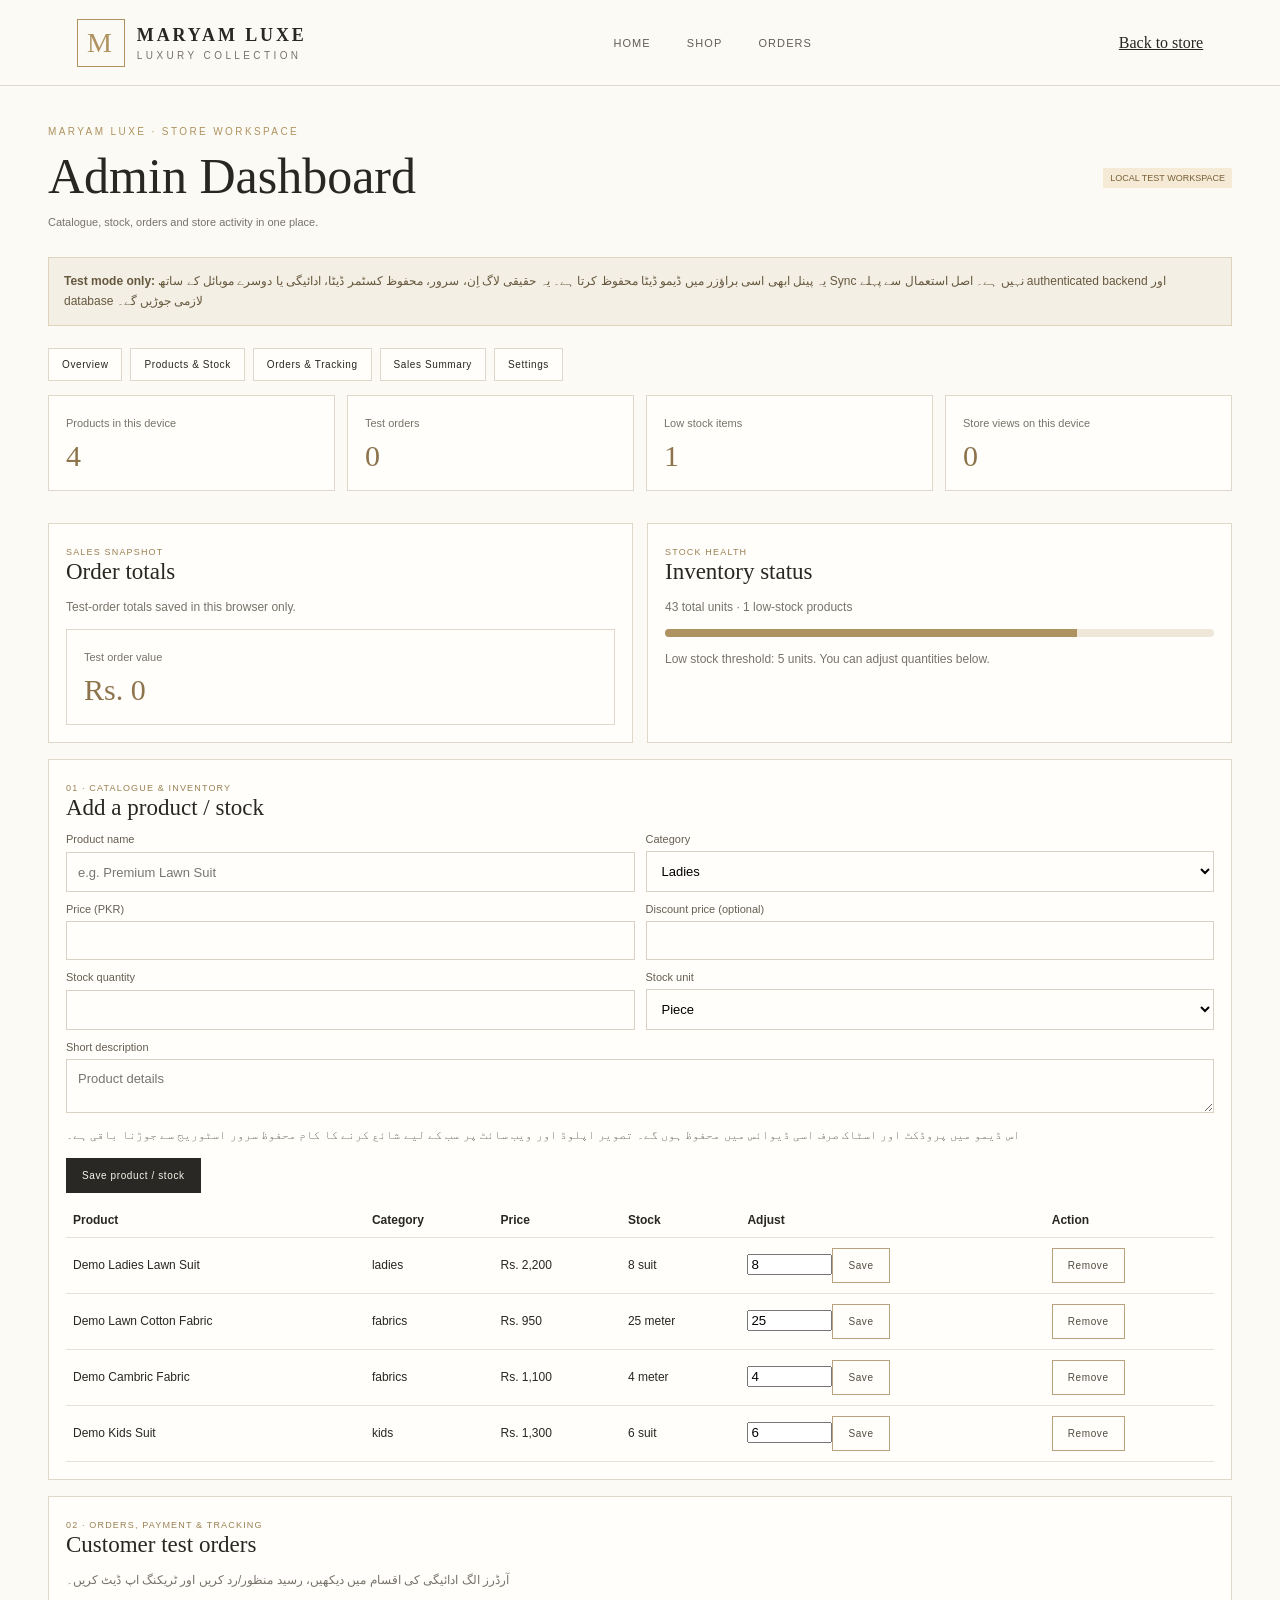
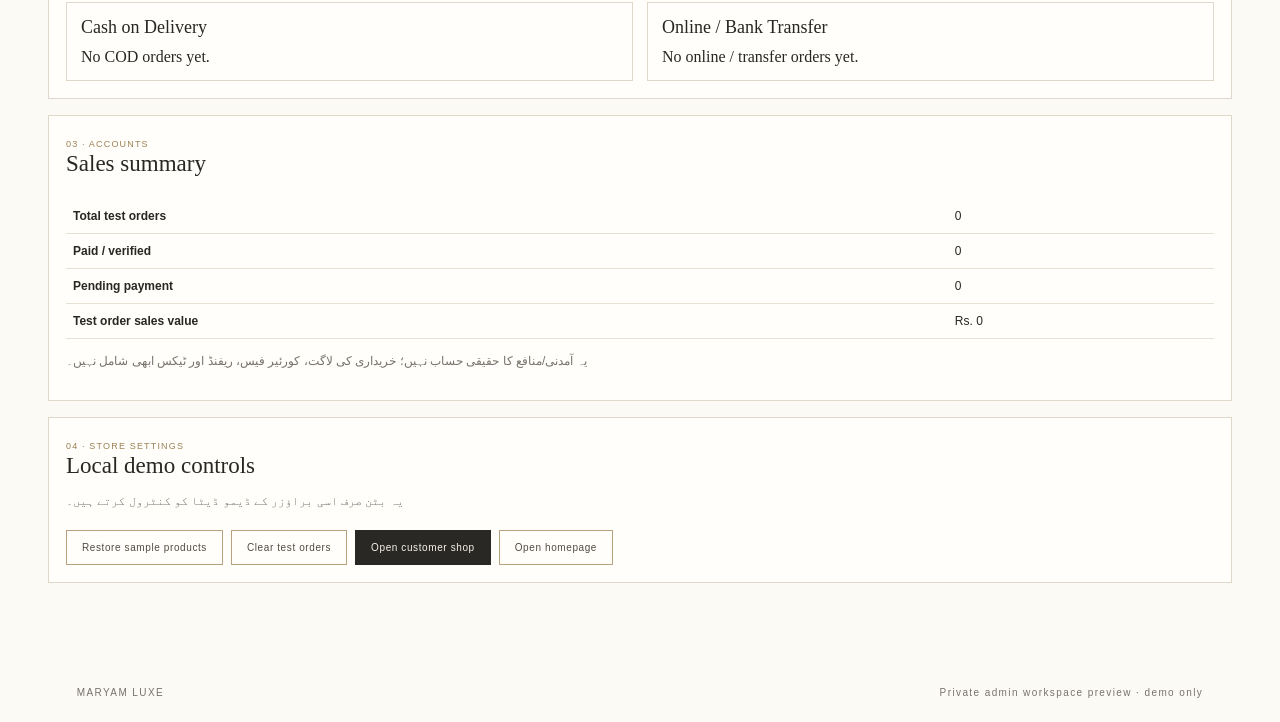
==== commit 7818237e: "Separate COD and online payment review with receipt approval and shipment tracking" ====
--- a/admin-preview.html
+++ b/admin-preview.html
@@ -3,7 +3,7 @@
 <style>
 .admin-main{max-width:1220px;margin:auto;padding:30px 18px 80px}.admin-top{display:flex;justify-content:space-between;align-items:center;gap:14px;flex-wrap:wrap}.admin-top h1{font:clamp(32px,6vw,50px) Georgia,serif;font-weight:400;margin:8px 0}.admin-alert{padding:13px 15px;background:#f4efe4;border:1px solid #dfd3bd;color:#66583f;font:12px/1.7 Arial,sans-serif;margin:18px 0}.admin-nav{display:flex;gap:8px;overflow:auto;padding:4px 0 14px}.admin-nav a{white-space:nowrap;padding:10px 13px;border:1px solid #ded7ca;text-decoration:none;font:10px Arial,sans-serif;letter-spacing:.06em;background:#fffefa}.admin-stats{display:grid;grid-template-columns:repeat(4,minmax(0,1fr));gap:12px}.stat,.panel{background:#fffefa;border:1px solid #ded7ca;padding:17px}.stat small,.muted{font:11px Arial,sans-serif;color:#77736b}.stat strong{display:block;font:30px Georgia,serif;color:#8d744d;margin-top:8px}.admin-grid{display:grid;grid-template-columns:repeat(2,minmax(0,1fr));gap:14px;margin-top:16px}.panel{margin-top:16px;scroll-margin-top:105px}.panel h2{font:23px Georgia,serif;font-weight:400;margin:0 0 12px}.panel p{font:12px/1.7 Arial,sans-serif;color:#77736b}.panel-tag{font:9px Arial,sans-serif;letter-spacing:.13em;color:#9a8054;text-transform:uppercase}.form-grid{display:grid;grid-template-columns:repeat(2,minmax(0,1fr));gap:11px}.form-grid label{display:grid;gap:6px;font:11px Arial,sans-serif;color:#655e52}.form-grid input,.form-grid select,.form-grid textarea,.order-card select,.order-card input{width:100%;padding:11px;border:1px solid #d9d1c3;background:#fffefa;font:13px Arial,sans-serif}.form-grid .wide{grid-column:1/-1}.admin-btn{display:inline-block;padding:11px 15px;border:1px solid #292824;background:#292824;color:#f8f4eb;text-decoration:none;font:10px Arial,sans-serif;letter-spacing:.06em;cursor:pointer}.admin-btn.alt{background:transparent;color:#514b40;border-color:#b8a27e}.table-wrap{overflow:auto}.demo-table{width:100%;border-collapse:collapse;margin-top:10px;font:12px Arial,sans-serif;min-width:520px}.demo-table td,.demo-table th{padding:10px 7px;border-bottom:1px solid #e8e1d6;text-align:left}.pill{display:inline-block;padding:5px 8px;background:#f3efe6;color:#806943;font:9px Arial,sans-serif;letter-spacing:.06em}.order-card{border-top:1px solid #e8e1d6;padding:14px 0;display:grid;gap:8px}.order-controls{display:grid;grid-template-columns:repeat(3,minmax(0,1fr));gap:8px}.order-card strong{font:15px Georgia,serif}.order-card p{margin:0}.bar{height:8px;background:#eee7da;border-radius:8px;overflow:hidden}.bar span{display:block;height:100%;background:#ae9361;width:0}.empty{padding:18px;text-align:center;color:#77736b;font:12px Arial,sans-serif}.help{font:10px/1.6 Arial,sans-serif;color:#82796b}.badge{display:inline-block;background:#f4ead5;color:#795f36;padding:5px 7px;font:9px Arial,sans-serif}.admin-actions{display:flex;gap:8px;flex-wrap:wrap;margin-top:18px}
 @media(max-width:720px){.admin-stats{grid-template-columns:repeat(2,minmax(0,1fr))}.admin-grid{grid-template-columns:1fr}.form-grid{grid-template-columns:1fr}.form-grid .wide{grid-column:auto}.order-controls{grid-template-columns:1fr}.admin-main{padding-top:22px}.stat strong{font-size:25px}}
-</style></head><body>
+.payment-split{display:grid;grid-template-columns:repeat(2,minmax(0,1fr));gap:14px}.payment-box{border:1px solid #ded7ca;background:#fffefa;padding:14px}.payment-box h3{font:18px Georgia,serif;font-weight:400;margin:0 0 10px}.proof-preview{max-width:180px;max-height:180px;display:block;border:1px solid #ded7ca;margin:8px 0}.timeline{border-left:2px solid #ae9361;padding:4px 0 4px 12px;margin:8px 0;font:11px/1.8 Arial,sans-serif;color:#665f54}@media(max-width:700px){.payment-split{grid-template-columns:1fr}}</style></head><body>
 <header class="site-header"><a class="brand" href="index.html"><span class="brand-mark">M</span><span class="brand-word"><strong>MARYAM LUXE</strong><small>LUXURY COLLECTION</small></span></a><nav class="main-nav"><a href="index.html">Home</a><a href="shop.html">Shop</a><a href="#orders">Orders</a></nav><a class="shop-home" href="index.html">Back to store</a></header>
 <main class="admin-main">
 <div class="admin-top"><div><p class="eyebrow">MARYAM LUXE · STORE WORKSPACE</p><h1>Admin Dashboard</h1><p class="muted">Catalogue, stock, orders and store activity in one place.</p></div><span class="badge">LOCAL TEST WORKSPACE</span></div>
@@ -27,7 +27,7 @@
 <label class="wide">Short description<textarea name="description" rows="2" maxlength="300" placeholder="Product details"></textarea></label>
 </div><p class="help">اس ڈیمو میں پروڈکٹ اور اسٹاک صرف اسی ڈیوائس میں محفوظ ہوں گے۔ تصویر اپلوڈ اور ویب سائٹ پر سب کے لیے شائع کرنے کا کام محفوظ سرور اسٹوریج سے جوڑنا باقی ہے۔</p><button class="admin-btn" type="submit">Save product / stock</button></form>
 <div class="table-wrap"><table class="demo-table"><thead><tr><th>Product</th><th>Category</th><th>Price</th><th>Stock</th><th>Adjust</th><th>Action</th></tr></thead><tbody id="product-rows"></tbody></table></div></section>
-<section class="panel" id="orders"><span class="panel-tag">02 · ORDERS, PAYMENT & TRACKING</span><h2>Customer test orders</h2><p>آرڈر کی پیش رفت، پیمنٹ کی جانچ اور کورئیر ٹریکنگ نمبر یہاں درج کرنے کا ڈیمو۔</p><div id="local-orders-list"><div class="empty">ابھی کوئی ٹیسٹ آرڈر موصول نہیں ہوا۔</div></div></section>
+<section class="panel" id="orders"><span class="panel-tag">02 · ORDERS, PAYMENT & TRACKING</span><h2>Customer test orders</h2><p>آرڈرز الگ ادائیگی کی اقسام میں دیکھیں، رسید منظور/رد کریں اور ٹریکنگ اپ ڈیٹ کریں۔</p><div class="payment-split"><div class="payment-box"><h3>Cash on Delivery</h3><div id="cod-orders"></div></div><div class="payment-box"><h3>Online / Bank Transfer</h3><div id="online-orders"></div></div></div><div id="local-orders-list" hidden></div></section>
 <section class="panel" id="finance"><span class="panel-tag">03 · ACCOUNTS</span><h2>Sales summary</h2><div class="table-wrap"><table class="demo-table"><tbody><tr><th>Total test orders</th><td id="finance-orders">0</td></tr><tr><th>Paid / verified</th><td id="finance-paid">0</td></tr><tr><th>Pending payment</th><td id="finance-pending">0</td></tr><tr><th>Test order sales value</th><td id="finance-sales">Rs. 0</td></tr></tbody></table></div><p class="help">یہ آمدنی/منافع کا حقیقی حساب نہیں؛ خریداری کی لاگت، کورئیر فیس، ریفنڈ اور ٹیکس ابھی شامل نہیں۔</p></section>
 <section class="panel" id="settings"><span class="panel-tag">04 · STORE SETTINGS</span><h2>Local demo controls</h2><p>یہ بٹن صرف اسی براؤزر کے ڈیمو ڈیٹا کو کنٹرول کرتے ہیں۔</p><div class="admin-actions"><button class="admin-btn alt" id="reset-products" type="button">Restore sample products</button><button class="admin-btn alt" id="clear-orders" type="button">Clear test orders</button><a class="admin-btn" href="shop.html">Open customer shop</a><a class="admin-btn alt" href="index.html">Open homepage</a></div></section>
 </main><footer><span>MARYAM LUXE</span><span>Private admin workspace preview · demo only</span></footer>
@@ -45,11 +45,7 @@
 const money=n=>'Rs. '+Number(n||0).toLocaleString('en-PK',{maximumFractionDigits:2});
 const esc=s=>String(s??'');
 function renderProducts(){const host=$('#product-rows');host.replaceChildren();products.forEach((p,i)=>{const tr=document.createElement('tr');const vals=[p.name,p.category,money(p.sale_price||p.price),p.stock+' '+p.unit];vals.forEach(v=>{const td=document.createElement('td');td.textContent=esc(v);tr.append(td)});const adjust=document.createElement('td');const input=document.createElement('input');input.type='number';input.min='0';input.step='0.01';input.value=p.stock;input.setAttribute('aria-label','Adjust stock for '+p.name);input.style.width='85px';adjust.append(input);const save=document.createElement('button');save.className='admin-btn alt';save.type='button';save.textContent='Save';save.addEventListener('click',()=>{p.stock=Math.max(0,Number(input.value)||0);write(PRODUCT_KEY,products);renderAll()});adjust.append(save);const action=document.createElement('td');const del=document.createElement('button');del.className='admin-btn alt';del.type='button';del.textContent='Remove';del.addEventListener('click',()=>{if(confirm('Remove this local demo product?')){products.splice(i,1);write(PRODUCT_KEY,products);renderAll()}});action.append(del);tr.append(adjust,action);host.append(tr)});if(!products.length){const tr=document.createElement('tr'),td=document.createElement('td');td.colSpan=6;td.textContent='No products added yet.';tr.append(td);host.append(tr)}}
-function renderOrders(){const host=$('#local-orders-list');host.replaceChildren();if(!orders.length){const p=document.createElement('div');p.className='empty';p.textContent='ابھی کوئی ٹیسٹ آرڈر موصول نہیں ہوا۔';host.append(p);return;}orders.forEach(o=>{const card=document.createElement('article');card.className='order-card';const head=document.createElement('strong');head.textContent=esc(o.id)+' · '+esc(o.customer_name)+' · '+money(o.total);card.append(head);const details=document.createElement('p');details.textContent=esc(o.phone)+' · '+esc(o.city)+', '+esc(o.country)+' · '+esc(o.payment_method||'');card.append(details);const items=document.createElement('p');items.textContent=(o.items||[]).map(x=>esc(x.title)+' × '+x.quantity).join(' | ');card.append(items);const proof=document.createElement('p');proof.innerHTML=o.payment_proof_name?'<span class="badge">Payment proof attached: '+esc(o.payment_proof_name).replace(/[&<>"]/g,'')+'</span>':'<span class="muted">No payment proof attached</span>';card.append(proof);const controls=document.createElement('div');controls.className='order-controls';
-const status=document.createElement('select');['Pending','Confirmed','Processing','Packed','Shipped','Out for delivery','Delivered','Cancelled'].forEach(v=>{const op=document.createElement('option');op.value=v;op.textContent=v;status.append(op)});status.value=o.status||'Pending';status.addEventListener('change',()=>updateOrder(o.id,{status:status.value}));
-const pay=document.createElement('select');[['pending','Payment pending'],['proof_received','Proof received'],['verified','Payment verified'],['failed','Payment failed'],['cod_due','COD due'],['refunded','Refunded']].forEach(([v,t])=>{const op=document.createElement('option');op.value=v;op.textContent=t;pay.append(op)});pay.value=o.payment_status||'pending';pay.addEventListener('change',()=>updateOrder(o.id,{payment_status:pay.value}));
-const tracking=document.createElement('input');tracking.placeholder='Courier tracking number / URL';tracking.value=o.tracking_number||'';tracking.maxLength=200;const saveTrack=document.createElement('button');saveTrack.type='button';saveTrack.className='admin-btn alt';saveTrack.textContent='Save tracking';saveTrack.addEventListener('click',()=>updateOrder(o.id,{tracking_number:tracking.value.trim()}));
-controls.append(status,pay,tracking,saveTrack);card.append(controls);host.append(card);});}
+function renderOrders(){const cod=$('#cod-orders'),online=$('#online-orders');cod.replaceChildren();online.replaceChildren();if(!orders.length){cod.textContent='No COD orders yet.';online.textContent='No online / transfer orders yet.';return;}orders.forEach(o=>{const isCod=o.payment_method==='cod',host=isCod?cod:online;const card=document.createElement('article');card.className='order-card';const head=document.createElement('strong');head.textContent=esc(o.id)+' · '+esc(o.customer_name)+' · '+money(o.total);card.append(head);const details=document.createElement('p');details.textContent=esc(o.phone)+' · '+esc(o.city)+', '+esc(o.country)+' · '+esc(o.payment_method||'');card.append(details);const items=document.createElement('p');items.textContent=(o.items||[]).map(x=>esc(x.title)+' × '+x.quantity).join(' | ');card.append(items);const pay=document.createElement('select');[['pending','Payment pending'],['proof_received','Receipt received'],['verified','Payment approved'],['failed','Payment rejected'],['cod_due','Cash due on delivery'],['refunded','Refunded']].forEach(([v,t])=>{const op=document.createElement('option');op.value=v;op.textContent=t;pay.append(op)});pay.value=o.payment_status|| (isCod?'cod_due':'pending');pay.addEventListener('change',()=>updateOrder(o.id,{payment_status:pay.value}));card.append(pay);if(o.payment_proof_data){if(o.payment_proof_data.startsWith('data:image/')){const img=document.createElement('img');img.src=o.payment_proof_data;img.alt='Customer payment receipt';img.className='proof-preview';card.append(img);}const proofLink=document.createElement('a');proofLink.href=o.payment_proof_data;proofLink.target='_blank';proofLink.rel='noopener';proofLink.textContent='Open payment receipt: '+esc(o.payment_proof_name);card.append(proofLink);}else{const no=document.createElement('p');no.textContent='No receipt attached.';card.append(no);}const status=document.createElement('select');['Pending','Confirmed','Processing','Packed','Shipped','Out for delivery','Delivered','Cancelled'].forEach(v=>{const op=document.createElement('option');op.value=v;op.textContent=v;status.append(op)});status.value=o.status||'Pending';status.addEventListener('change',()=>{const history=[...(o.status_history||[]),{status:status.value,at:new Date().toISOString()}];updateOrder(o.id,{status:status.value,status_history:history});});card.append(status);const tracking=document.createElement('input');tracking.placeholder='Courier tracking number';tracking.value=o.tracking_number||'';tracking.maxLength=100;const trackUrl=document.createElement('input');trackUrl.placeholder='Courier tracking URL';trackUrl.value=o.tracking_url||'';trackUrl.maxLength=500;const save=document.createElement('button');save.type='button';save.className='admin-btn alt';save.textContent='Save tracking details';save.addEventListener('click',()=>updateOrder(o.id,{tracking_number:tracking.value.trim(),tracking_url:trackUrl.value.trim()}));card.append(tracking,trackUrl,save);const timeline=document.createElement('div');timeline.className='timeline';timeline.textContent=(o.status_history||[{status:o.status||'Pending',at:o.created_at}]).map(x=>x.status+' · '+new Date(x.at).toLocaleString()).join('  →  ');card.append(timeline);host.append(card);});}
 function updateOrder(id,patch){orders=orders.map(o=>o.id===id?{...o,...patch,updated_at:new Date().toISOString()}:o);write(ORDER_KEY,orders);renderAll();}
 function renderAll(){renderProducts();renderOrders();const total=orders.length,sales=orders.reduce((s,o)=>s+Number(o.total||0),0),low=products.filter(p=>Number(p.stock)<=5).length,paid=orders.filter(o=>o.payment_status==='verified').length;$('#stat-products').textContent=products.length;$('#stat-orders').textContent=total;$('#stat-low').textContent=low;$('#stat-views').textContent=read(VIEW_KEY,0);$('#stat-sales').textContent=money(sales);$('#stock-health').textContent=products.length?products.reduce((s,p)=>s+Number(p.stock||0),0)+' total units · '+low+' low-stock products':'No products';$('#stock-bar').style.width=(products.length?Math.max(0,Math.min(100,(products.filter(p=>p.stock>5).length/products.length)*100)):0)+'%';$('#finance-orders').textContent=total;$('#finance-paid').textContent=paid;$('#finance-pending').textContent=total-paid;$('#finance-sales').textContent=money(sales);}
 $('#product-form').addEventListener('submit',e=>{e.preventDefault();const f=new FormData(e.currentTarget),p={id:'local-'+Date.now(),name:String(f.get('name')).trim(),category:f.get('category'),price:Number(f.get('price')),sale_price:f.get('sale_price')===''?'':Number(f.get('sale_price')),stock:Number(f.get('stock')),unit:f.get('unit'),description:String(f.get('description')||'').trim()};if(!p.name||p.price<0||p.stock<0)return;products.unshift(p);write(PRODUCT_KEY,products);e.currentTarget.reset();renderAll();alert('Product saved in this browser demo only.');});
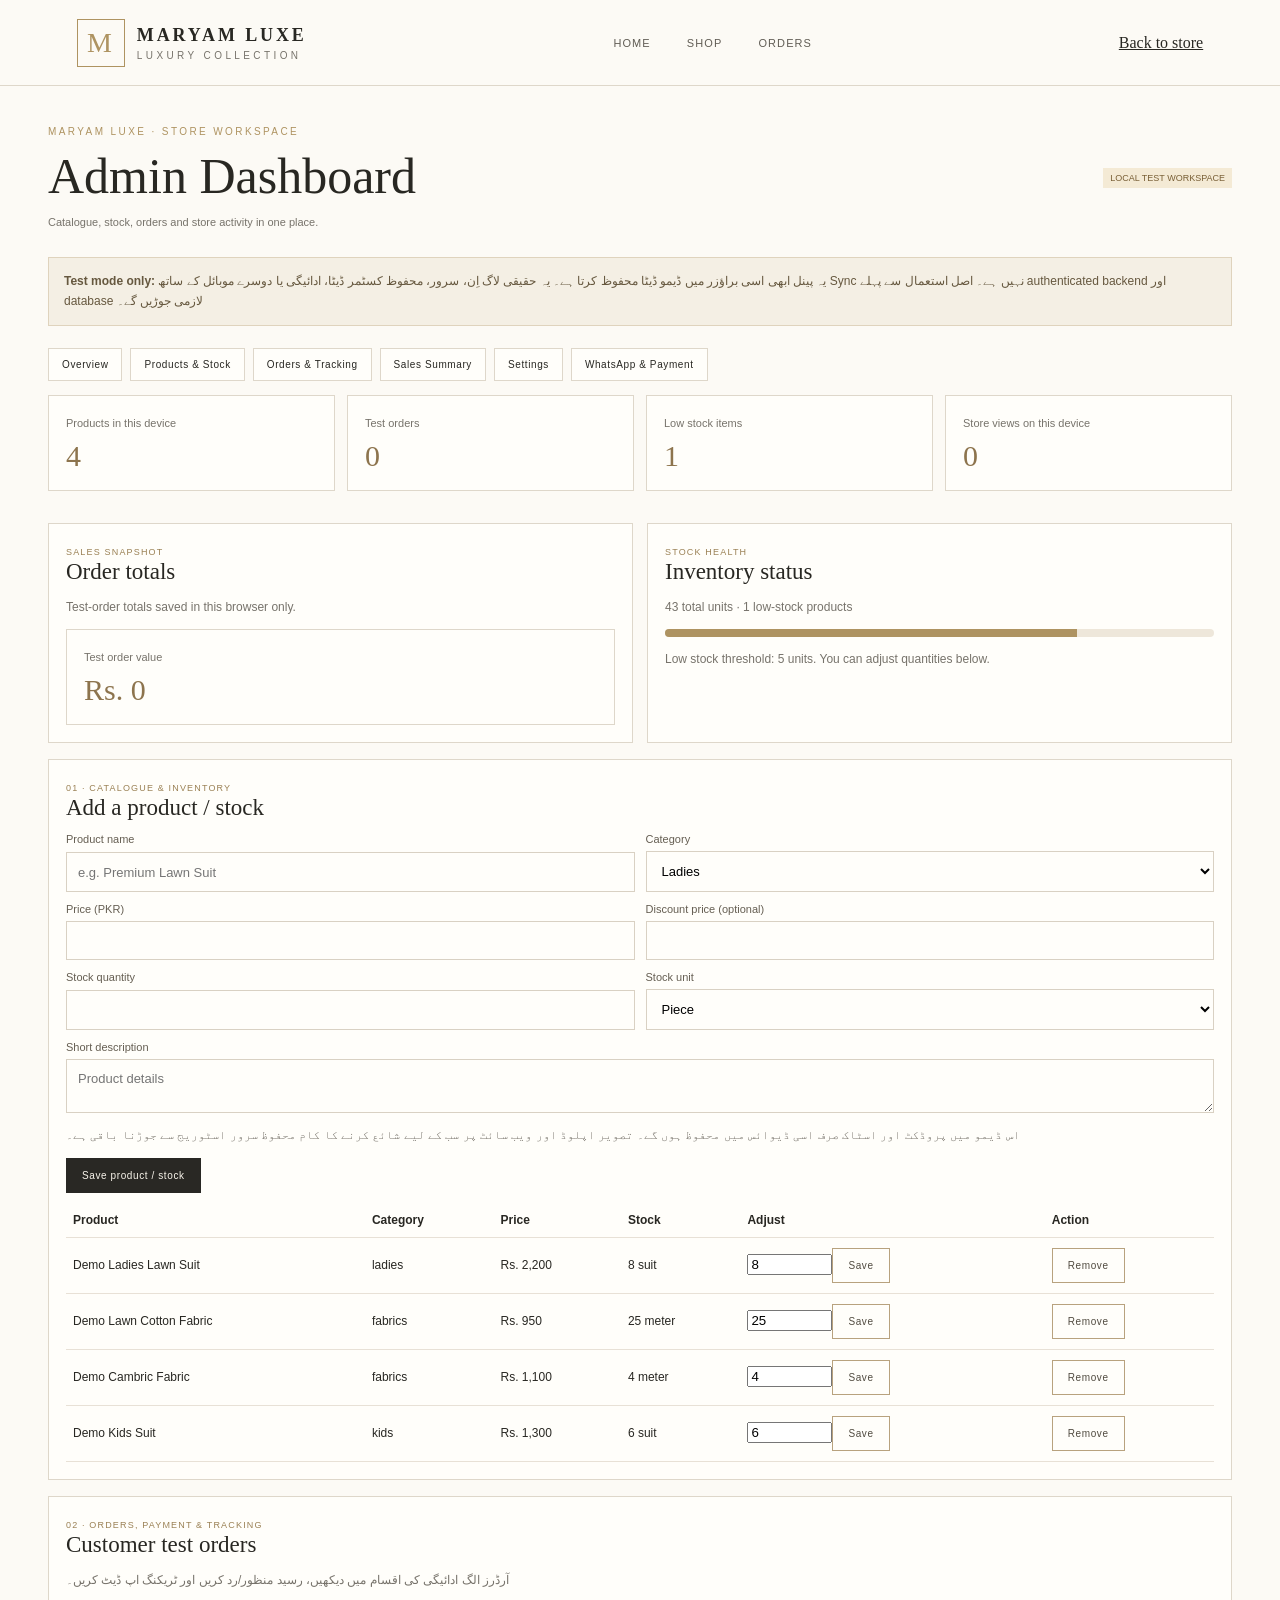
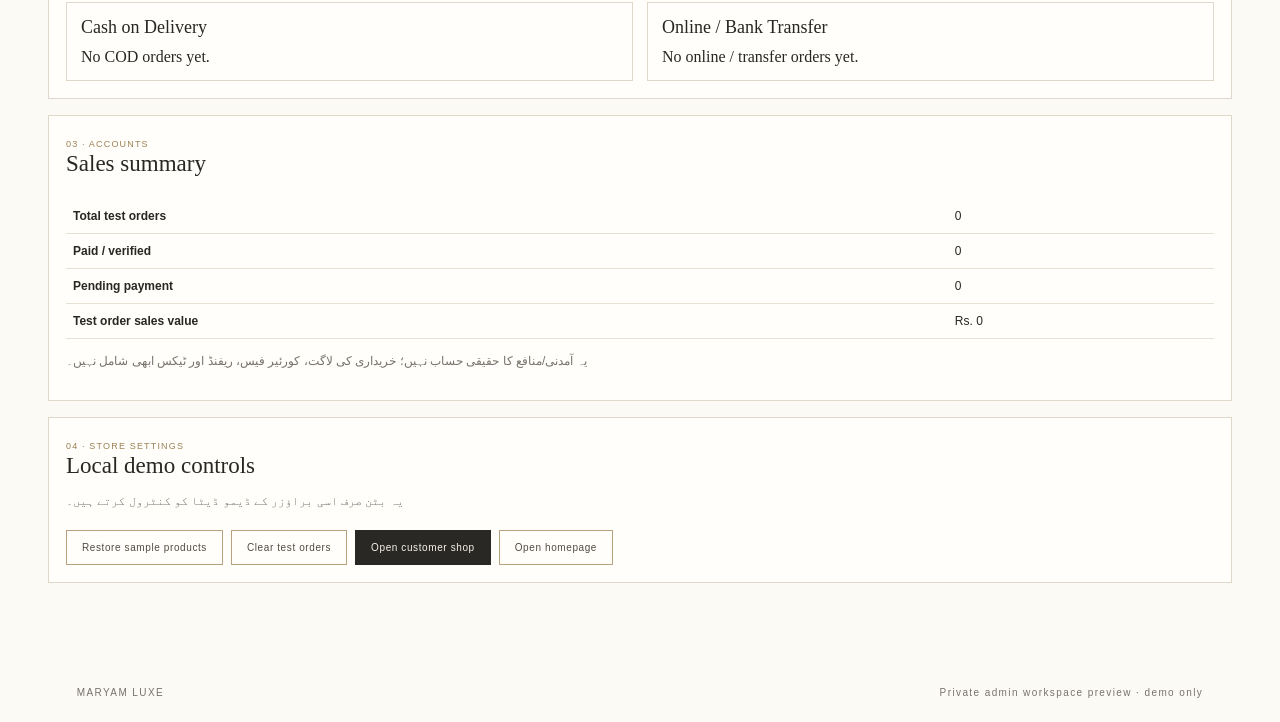
==== commit 8c36499d: "Link WhatsApp and payment settings from admin dashboard" ====
--- a/admin-preview.html
+++ b/admin-preview.html
@@ -8,7 +8,7 @@
 <main class="admin-main">
 <div class="admin-top"><div><p class="eyebrow">MARYAM LUXE · STORE WORKSPACE</p><h1>Admin Dashboard</h1><p class="muted">Catalogue, stock, orders and store activity in one place.</p></div><span class="badge">LOCAL TEST WORKSPACE</span></div>
 <div class="admin-alert"><strong>Test mode only:</strong> یہ پینل ابھی اسی براؤزر میں ڈیمو ڈیٹا محفوظ کرتا ہے۔ یہ حقیقی لاگ اِن، سرور، محفوظ کسٹمر ڈیٹا، ادائیگی یا دوسرے موبائل کے ساتھ Sync نہیں ہے۔ اصل استعمال سے پہلے authenticated backend اور database لازمی جوڑیں گے۔</div>
-<nav class="admin-nav"><a href="#overview">Overview</a><a href="#catalogue">Products & Stock</a><a href="#orders">Orders & Tracking</a><a href="#finance">Sales Summary</a><a href="#settings">Settings</a></nav>
+<nav class="admin-nav"><a href="#overview">Overview</a><a href="#catalogue">Products & Stock</a><a href="#orders">Orders & Tracking</a><a href="#finance">Sales Summary</a><a href="#settings">Settings</a><a href="admin-settings.html">WhatsApp & Payment</a></nav>
 <section class="admin-stats" id="overview">
 <div class="stat"><small>Products in this device</small><strong id="stat-products">4</strong></div><div class="stat"><small>Test orders</small><strong id="stat-orders">0</strong></div><div class="stat"><small>Low stock items</small><strong id="stat-low">0</strong></div><div class="stat"><small>Store views on this device</small><strong id="stat-views">0</strong></div>
 </section>
@@ -45,7 +45,7 @@
 const money=n=>'Rs. '+Number(n||0).toLocaleString('en-PK',{maximumFractionDigits:2});
 const esc=s=>String(s??'');
 function renderProducts(){const host=$('#product-rows');host.replaceChildren();products.forEach((p,i)=>{const tr=document.createElement('tr');const vals=[p.name,p.category,money(p.sale_price||p.price),p.stock+' '+p.unit];vals.forEach(v=>{const td=document.createElement('td');td.textContent=esc(v);tr.append(td)});const adjust=document.createElement('td');const input=document.createElement('input');input.type='number';input.min='0';input.step='0.01';input.value=p.stock;input.setAttribute('aria-label','Adjust stock for '+p.name);input.style.width='85px';adjust.append(input);const save=document.createElement('button');save.className='admin-btn alt';save.type='button';save.textContent='Save';save.addEventListener('click',()=>{p.stock=Math.max(0,Number(input.value)||0);write(PRODUCT_KEY,products);renderAll()});adjust.append(save);const action=document.createElement('td');const del=document.createElement('button');del.className='admin-btn alt';del.type='button';del.textContent='Remove';del.addEventListener('click',()=>{if(confirm('Remove this local demo product?')){products.splice(i,1);write(PRODUCT_KEY,products);renderAll()}});action.append(del);tr.append(adjust,action);host.append(tr)});if(!products.length){const tr=document.createElement('tr'),td=document.createElement('td');td.colSpan=6;td.textContent='No products added yet.';tr.append(td);host.append(tr)}}
-function renderOrders(){const cod=$('#cod-orders'),online=$('#online-orders');cod.replaceChildren();online.replaceChildren();if(!orders.length){cod.textContent='No COD orders yet.';online.textContent='No online / transfer orders yet.';return;}orders.forEach(o=>{const isCod=o.payment_method==='cod',host=isCod?cod:online;const card=document.createElement('article');card.className='order-card';const head=document.createElement('strong');head.textContent=esc(o.id)+' · '+esc(o.customer_name)+' · '+money(o.total);card.append(head);const details=document.createElement('p');details.textContent=esc(o.phone)+' · '+esc(o.city)+', '+esc(o.country)+' · '+esc(o.payment_method||'');card.append(details);const items=document.createElement('p');items.textContent=(o.items||[]).map(x=>esc(x.title)+' × '+x.quantity).join(' | ');card.append(items);const pay=document.createElement('select');[['pending','Payment pending'],['proof_received','Receipt received'],['verified','Payment approved'],['failed','Payment rejected'],['cod_due','Cash due on delivery'],['refunded','Refunded']].forEach(([v,t])=>{const op=document.createElement('option');op.value=v;op.textContent=t;pay.append(op)});pay.value=o.payment_status|| (isCod?'cod_due':'pending');pay.addEventListener('change',()=>updateOrder(o.id,{payment_status:pay.value}));card.append(pay);if(o.payment_proof_data){if(o.payment_proof_data.startsWith('data:image/')){const img=document.createElement('img');img.src=o.payment_proof_data;img.alt='Customer payment receipt';img.className='proof-preview';card.append(img);}const proofLink=document.createElement('a');proofLink.href=o.payment_proof_data;proofLink.target='_blank';proofLink.rel='noopener';proofLink.textContent='Open payment receipt: '+esc(o.payment_proof_name);card.append(proofLink);}else{const no=document.createElement('p');no.textContent='No receipt attached.';card.append(no);}const status=document.createElement('select');['Pending','Confirmed','Processing','Packed','Shipped','Out for delivery','Delivered','Cancelled'].forEach(v=>{const op=document.createElement('option');op.value=v;op.textContent=v;status.append(op)});status.value=o.status||'Pending';status.addEventListener('change',()=>{const history=[...(o.status_history||[]),{status:status.value,at:new Date().toISOString()}];updateOrder(o.id,{status:status.value,status_history:history});});card.append(status);const tracking=document.createElement('input');tracking.placeholder='Courier tracking number';tracking.value=o.tracking_number||'';tracking.maxLength=100;const trackUrl=document.createElement('input');trackUrl.placeholder='Courier tracking URL';trackUrl.value=o.tracking_url||'';trackUrl.maxLength=500;const save=document.createElement('button');save.type='button';save.className='admin-btn alt';save.textContent='Save tracking details';save.addEventListener('click',()=>updateOrder(o.id,{tracking_number:tracking.value.trim(),tracking_url:trackUrl.value.trim()}));card.append(tracking,trackUrl,save);const timeline=document.createElement('div');timeline.className='timeline';timeline.textContent=(o.status_history||[{status:o.status||'Pending',at:o.created_at}]).map(x=>x.status+' · '+new Date(x.at).toLocaleString()).join('  →  ');card.append(timeline);host.append(card);});}
+function renderOrders(){const cod=$('#cod-orders'),online=$('#online-orders');cod.replaceChildren();online.replaceChildren();if(!orders.length){cod.textContent='No COD orders yet.';online.textContent='No online / transfer orders yet.';return;}orders.forEach(o=>{const isCod=o.payment_method==='cod',host=isCod?cod:online;const card=document.createElement('article');card.className='order-card';const head=document.createElement('strong');head.textContent=esc(o.id)+' · '+esc(o.customer_name)+' · '+money(o.total);card.append(head);const details=document.createElement('p');details.textContent=esc(o.phone)+' · '+esc(o.city)+', '+esc(o.country)+' · '+esc(o.payment_method||'');card.append(details);const items=document.createElement('p');items.textContent=(o.items||[]).map(x=>esc(x.title)+' × '+x.quantity).join(' | ');card.append(items);const tx=document.createElement('p');tx.textContent='Transaction ID / Reference: '+(o.transaction_id||'Not provided');card.append(tx);const pay=document.createElement('select');[['pending','Payment pending'],['proof_received','Receipt received'],['verified','Payment approved'],['failed','Payment rejected'],['cod_due','Cash due on delivery'],['refunded','Refunded']].forEach(([v,t])=>{const op=document.createElement('option');op.value=v;op.textContent=t;pay.append(op)});pay.value=o.payment_status|| (isCod?'cod_due':'pending');pay.addEventListener('change',()=>updateOrder(o.id,{payment_status:pay.value}));card.append(pay);if(o.payment_proof_data){if(o.payment_proof_data.startsWith('data:image/')){const img=document.createElement('img');img.src=o.payment_proof_data;img.alt='Customer payment receipt';img.className='proof-preview';card.append(img);}const proofLink=document.createElement('a');proofLink.href=o.payment_proof_data;proofLink.target='_blank';proofLink.rel='noopener';proofLink.textContent='Open payment receipt: '+esc(o.payment_proof_name);card.append(proofLink);}else{const no=document.createElement('p');no.textContent='No receipt attached.';card.append(no);}const status=document.createElement('select');['Pending','Confirmed','Processing','Packed','Shipped','Out for delivery','Delivered','Cancelled'].forEach(v=>{const op=document.createElement('option');op.value=v;op.textContent=v;status.append(op)});status.value=o.status||'Pending';status.addEventListener('change',()=>{const history=[...(o.status_history||[]),{status:status.value,at:new Date().toISOString()}];updateOrder(o.id,{status:status.value,status_history:history});});card.append(status);const tracking=document.createElement('input');tracking.placeholder='Courier tracking number';tracking.value=o.tracking_number||'';tracking.maxLength=100;const trackUrl=document.createElement('input');trackUrl.placeholder='Courier tracking URL';trackUrl.value=o.tracking_url||'';trackUrl.maxLength=500;const save=document.createElement('button');save.type='button';save.className='admin-btn alt';save.textContent='Save tracking details';save.addEventListener('click',()=>updateOrder(o.id,{tracking_number:tracking.value.trim(),tracking_url:trackUrl.value.trim()}));card.append(tracking,trackUrl,save);const timeline=document.createElement('div');timeline.className='timeline';timeline.textContent=(o.status_history||[{status:o.status||'Pending',at:o.created_at}]).map(x=>x.status+' · '+new Date(x.at).toLocaleString()).join('  →  ');card.append(timeline);host.append(card);});}
 function updateOrder(id,patch){orders=orders.map(o=>o.id===id?{...o,...patch,updated_at:new Date().toISOString()}:o);write(ORDER_KEY,orders);renderAll();}
 function renderAll(){renderProducts();renderOrders();const total=orders.length,sales=orders.reduce((s,o)=>s+Number(o.total||0),0),low=products.filter(p=>Number(p.stock)<=5).length,paid=orders.filter(o=>o.payment_status==='verified').length;$('#stat-products').textContent=products.length;$('#stat-orders').textContent=total;$('#stat-low').textContent=low;$('#stat-views').textContent=read(VIEW_KEY,0);$('#stat-sales').textContent=money(sales);$('#stock-health').textContent=products.length?products.reduce((s,p)=>s+Number(p.stock||0),0)+' total units · '+low+' low-stock products':'No products';$('#stock-bar').style.width=(products.length?Math.max(0,Math.min(100,(products.filter(p=>p.stock>5).length/products.length)*100)):0)+'%';$('#finance-orders').textContent=total;$('#finance-paid').textContent=paid;$('#finance-pending').textContent=total-paid;$('#finance-sales').textContent=money(sales);}
 $('#product-form').addEventListener('submit',e=>{e.preventDefault();const f=new FormData(e.currentTarget),p={id:'local-'+Date.now(),name:String(f.get('name')).trim(),category:f.get('category'),price:Number(f.get('price')),sale_price:f.get('sale_price')===''?'':Number(f.get('sale_price')),stock:Number(f.get('stock')),unit:f.get('unit'),description:String(f.get('description')||'').trim()};if(!p.name||p.price<0||p.stock<0)return;products.unshift(p);write(PRODUCT_KEY,products);e.currentTarget.reset();renderAll();alert('Product saved in this browser demo only.');});
